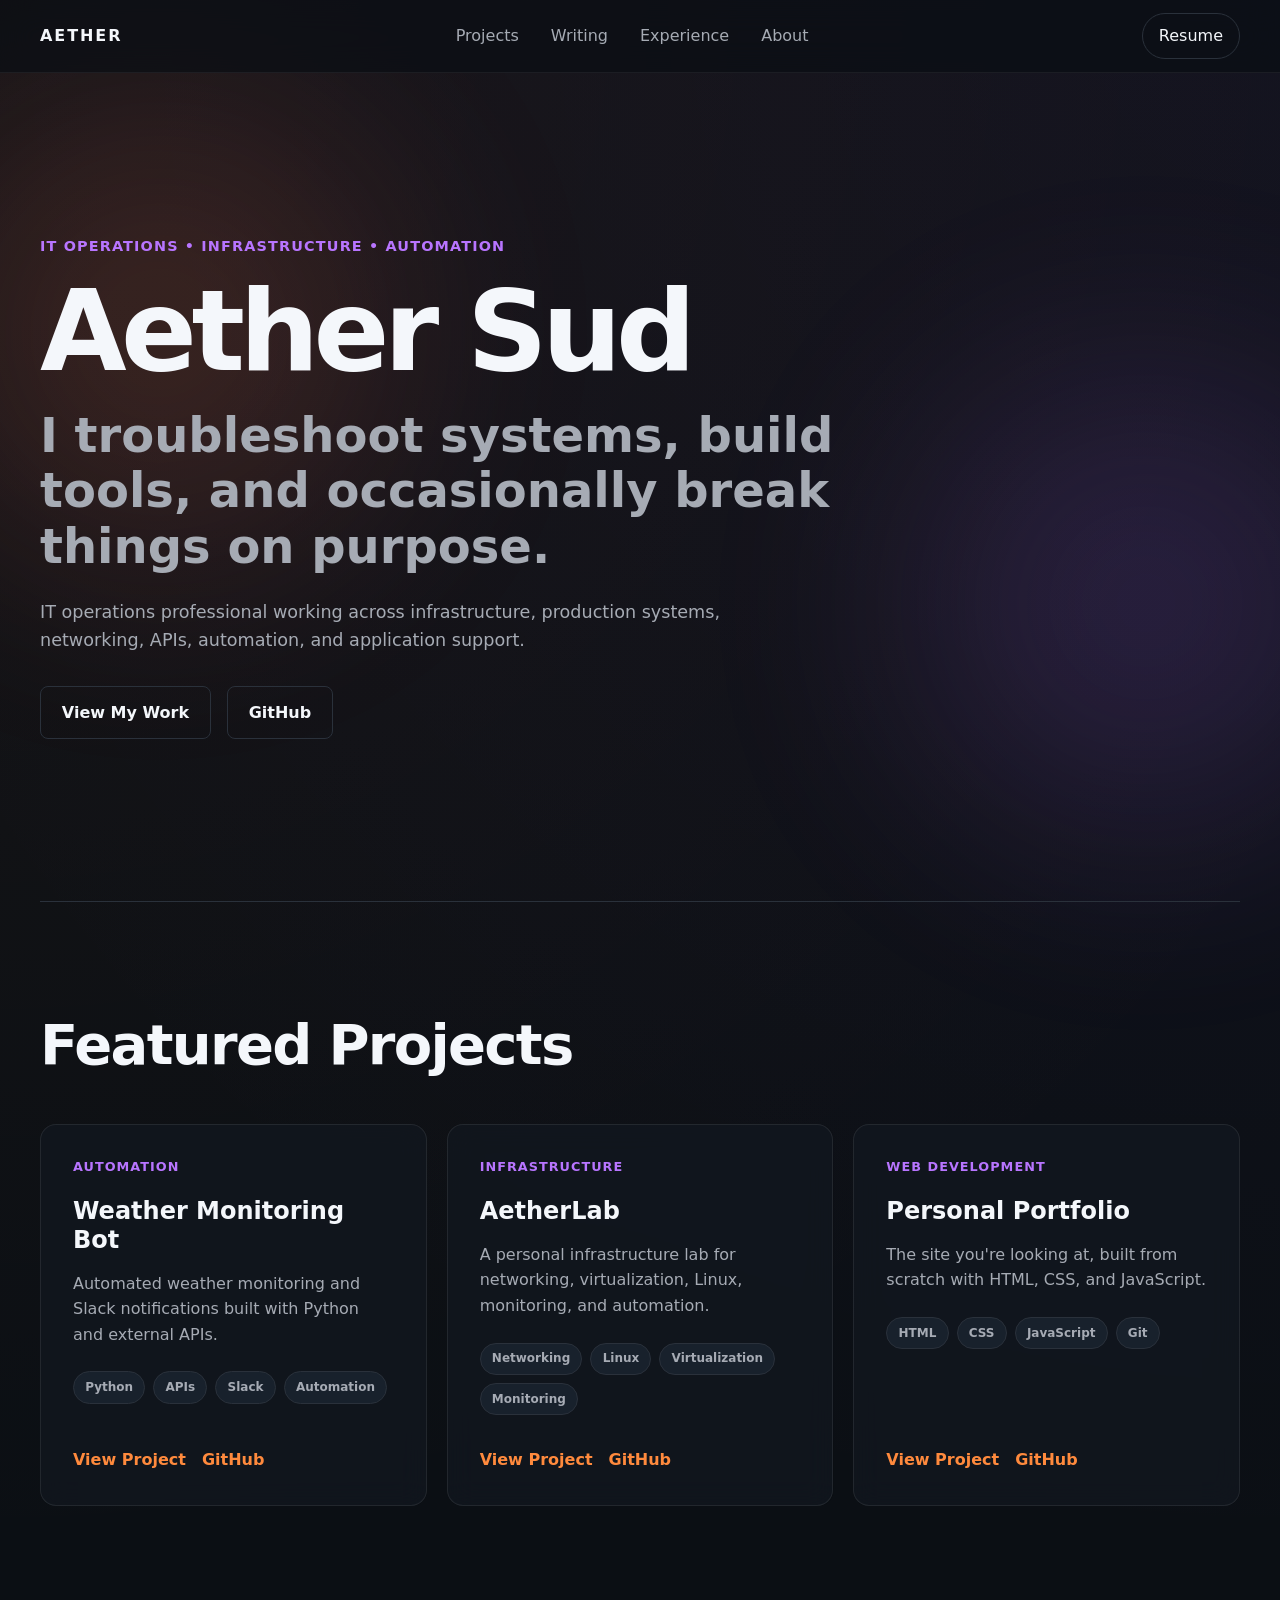
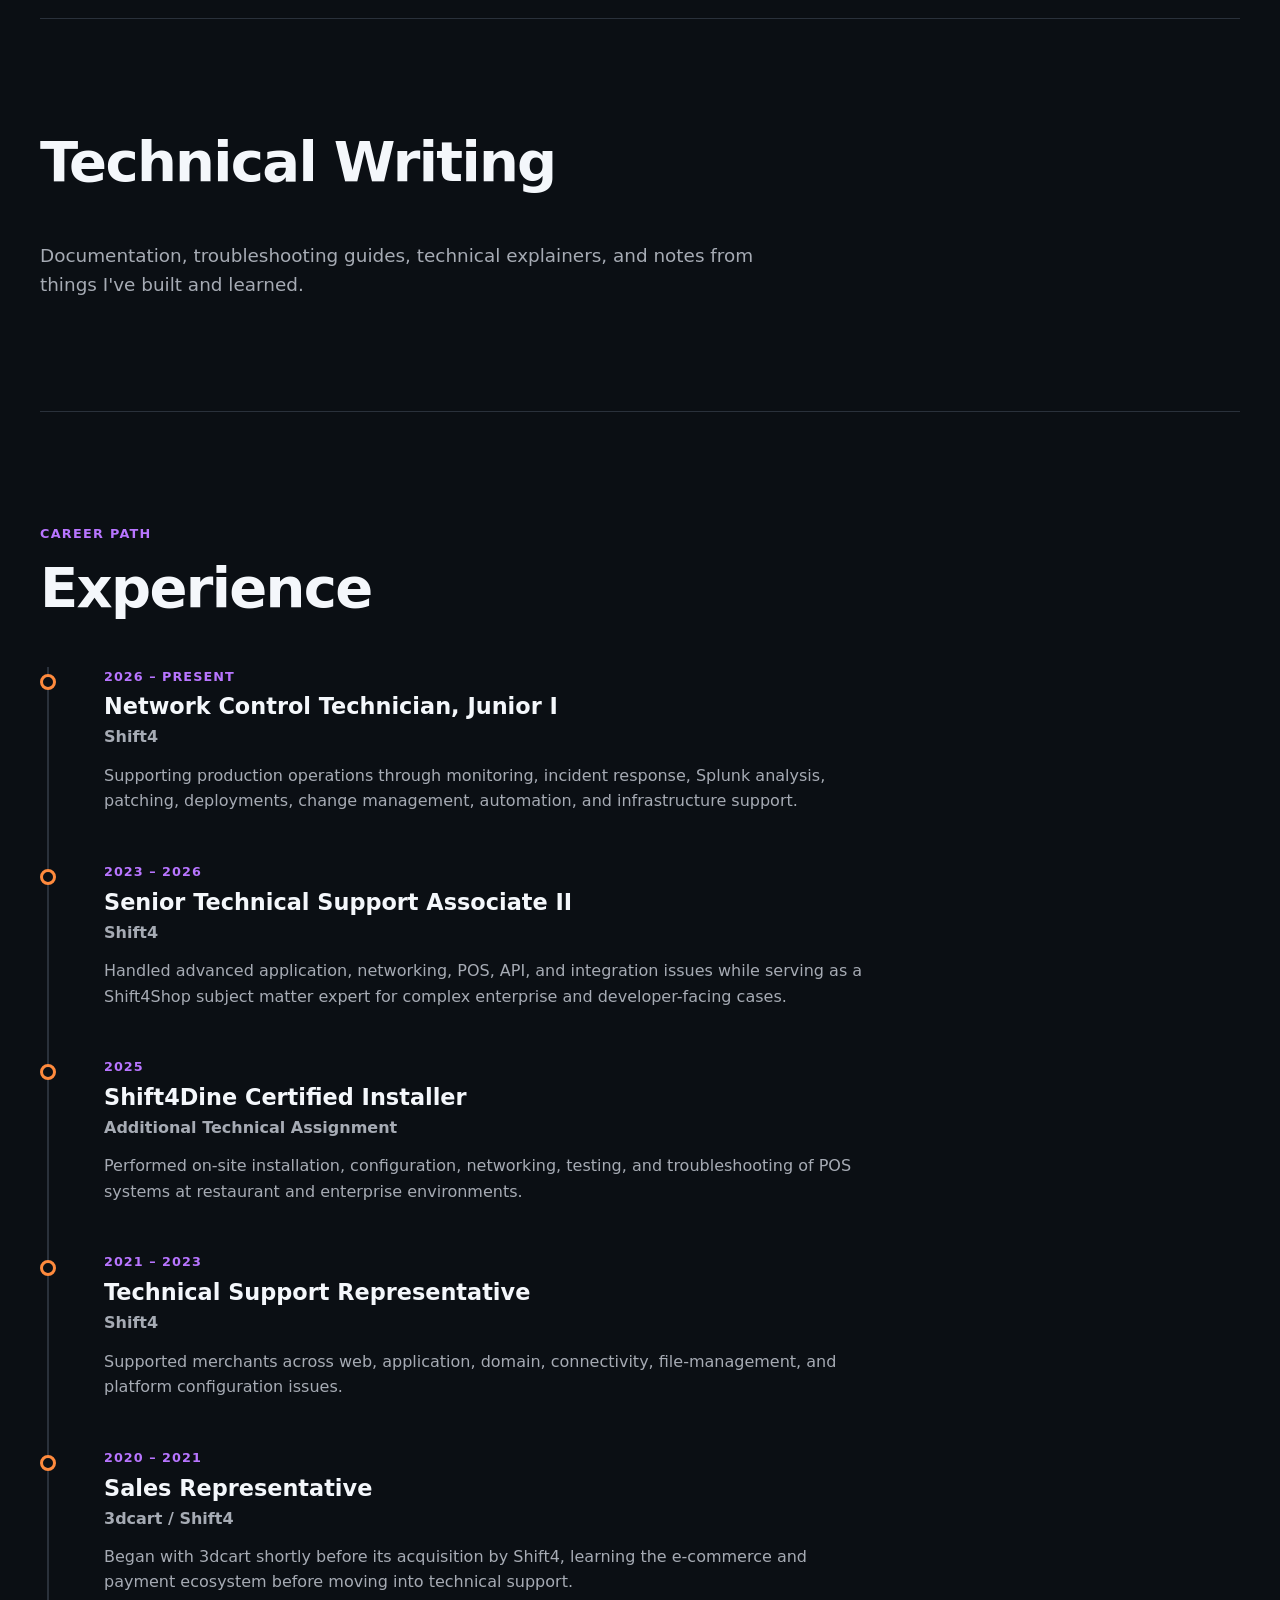
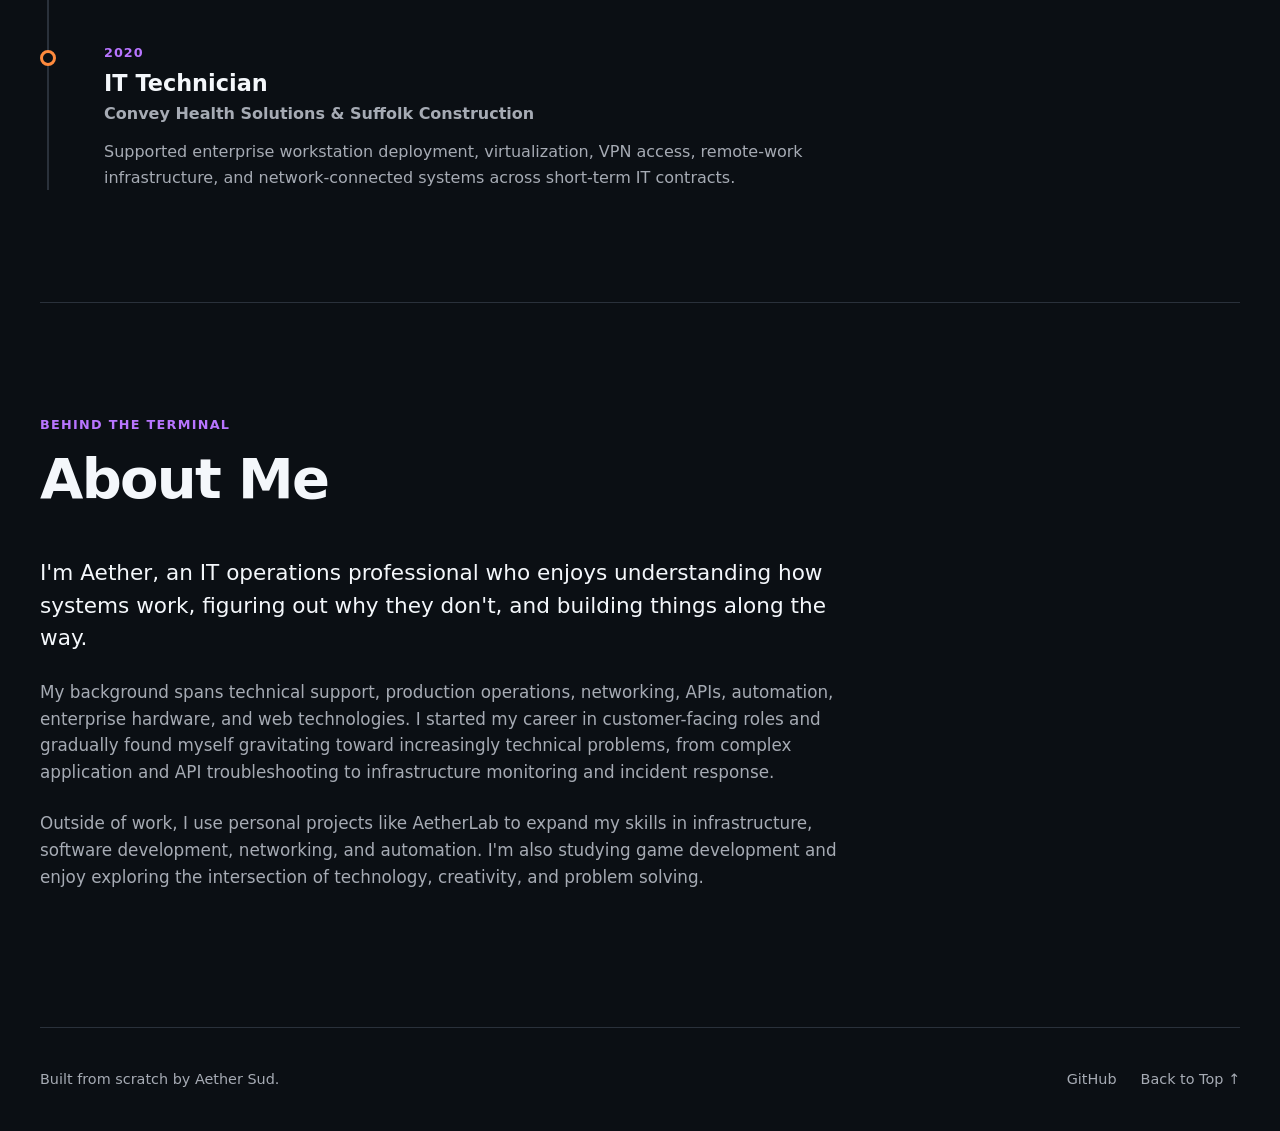
==== index.html @ dac83d6a "Build responsive portfolio layout and mobile navigation" ====
<!DOCTYPE html>
<html lang="en">

<head>
    <meta charset="UTF-8">
    <meta name="viewport" content="width=device-width, initial-scale=1.0">
    <meta name="description"
        content="Technical portfolio of Aether Sud, an IT operations professional specializing in infrastructure, automation, APIs, and technical troubleshooting.">
    <title>Aether Sud | IT Operations & Infrastructure</title>
    <link rel="stylesheet" href="css/main.css">
</head>

<body>

    <body>

        <header class="site-header">
    <nav class="navbar">

        <a href="#home" class="logo">AETHER</a>

        <ul class="nav-links">
            <li><a href="#projects">Projects</a></li>
            <li><a href="#writing">Writing</a></li>
            <li><a href="#experience">Experience</a></li>
            <li><a href="#about">About</a></li>
        </ul>

        <a href="#" class="resume-link">Resume</a>

        <!-- >>> MOBILE MENU BUTTON <<< -->
        <button
            class="menu-toggle"
            type="button"
            aria-label="Open navigation menu"
            aria-expanded="false"
            aria-controls="mobile-menu"
        >
            <span></span>
            <span></span>
            <span></span>
        </button>

    </nav>

    <!-- >>> MOBILE NAVIGATION <<< -->
    <div class="mobile-menu" id="mobile-menu">

        <a href="#projects">Projects</a>
        <a href="#writing">Writing</a>
        <a href="#experience">Experience</a>
        <a href="#about">About</a>
        <a href="#" class="mobile-resume-link">Resume</a>

    </div>
</header>

        <main>

            <section id="home" class="hero">
                <div class="hero-content">
                    <p class="hero-label">IT Operations • Infrastructure • Automation</p>

                    <h1>Aether Sud</h1>

                    <h2>I troubleshoot systems, build tools, and occasionally break things on purpose.</h2>

                    <p class="hero-description">
                        IT operations professional working across infrastructure,
                        production systems, networking, APIs, automation, and
                        application support.
                    </p>

                    <div class="hero-actions">
                        <a href="#projects">View My Work</a>
                        <a href="https://github.com/aetherlumen">GitHub</a>
                    </div>
                </div>
            </section>

            <section id="projects" class="projects">
                <h2>Featured Projects</h2>

                <div class="project-grid">

                    <article class="project-card">

                        <p class="project-category">Automation</p>

                        <h3>Weather Monitoring Bot</h3>

                        <p class="project-description">
                            Automated weather monitoring and Slack notifications built with
                            Python and external APIs.
                        </p>

                        <div class="project-tags">
                            <span>Python</span>
                            <span>APIs</span>
                            <span>Slack</span>
                            <span>Automation</span>
                        </div>

                        <div class="project-links">
                            <a href="#">View Project</a>
                            <a href="#">GitHub</a>
                        </div>

                    </article>

                    <article class="project-card">

                        <p class="project-category">Infrastructure</p>

                        <h3>AetherLab</h3>

                        <p class="project-description">
                            A personal infrastructure lab for networking, virtualization,
                            Linux, monitoring, and automation.
                        </p>

                        <div class="project-tags">
                            <span>Networking</span>
                            <span>Linux</span>
                            <span>Virtualization</span>
                            <span>Monitoring</span>
                        </div>

                        <div class="project-links">
                            <a href="#">View Project</a>
                            <a href="#">GitHub</a>
                        </div>

                    </article>

                    <article class="project-card">

                        <p class="project-category">Web Development</p>

                        <h3>Personal Portfolio</h3>

                        <p class="project-description">
                            The site you're looking at, built from scratch with HTML,
                            CSS, and JavaScript.
                        </p>

                        <div class="project-tags">
                            <span>HTML</span>
                            <span>CSS</span>
                            <span>JavaScript</span>
                            <span>Git</span>
                        </div>

                        <div class="project-links">
                            <a href="#">View Project</a>
                            <a href="https://github.com/aetherlumen/aether-portfolio">GitHub</a>
                        </div>

                    </article>

                </div>
            </section>

            <section id="writing" class="writing">
                <h2>Technical Writing</h2>

                <p>
                    Documentation, troubleshooting guides, technical explainers,
                    and notes from things I've built and learned.
                </p>
            </section>

            <section id="experience" class="experience">

                <p class="section-label">Career Path</p>
                <h2>Experience</h2>

                <div class="timeline">

                    <article class="timeline-item">
                        <div class="timeline-marker"></div>

                        <div class="timeline-content">
                            <p class="timeline-date">2026 – Present</p>
                            <h3>Network Control Technician, Junior I</h3>
                            <p class="timeline-company">Shift4</p>

                            <p>
                                Supporting production operations through monitoring,
                                incident response, Splunk analysis, patching, deployments,
                                change management, automation, and infrastructure support.
                            </p>
                        </div>
                    </article>

                    <article class="timeline-item">
                        <div class="timeline-marker"></div>

                        <div class="timeline-content">
                            <p class="timeline-date">2023 – 2026</p>
                            <h3>Senior Technical Support Associate II</h3>
                            <p class="timeline-company">Shift4</p>

                            <p>
                                Handled advanced application, networking, POS, API, and
                                integration issues while serving as a Shift4Shop subject
                                matter expert for complex enterprise and developer-facing cases.
                            </p>
                        </div>
                    </article>

                    <article class="timeline-item">
                        <div class="timeline-marker"></div>

                        <div class="timeline-content">
                            <p class="timeline-date">2025</p>
                            <h3>Shift4Dine Certified Installer</h3>
                            <p class="timeline-company">Additional Technical Assignment</p>

                            <p>
                                Performed on-site installation, configuration, networking,
                                testing, and troubleshooting of POS systems at restaurant
                                and enterprise environments.
                            </p>
                        </div>
                    </article>

                    <article class="timeline-item">
                        <div class="timeline-marker"></div>

                        <div class="timeline-content">
                            <p class="timeline-date">2021 – 2023</p>
                            <h3>Technical Support Representative</h3>
                            <p class="timeline-company">Shift4</p>

                            <p>
                                Supported merchants across web, application, domain,
                                connectivity, file-management, and platform configuration issues.
                            </p>
                        </div>
                    </article>

                    <article class="timeline-item">
                        <div class="timeline-marker"></div>

                        <div class="timeline-content">
                            <p class="timeline-date">2020 – 2021</p>
                            <h3>Sales Representative</h3>
                            <p class="timeline-company">3dcart / Shift4</p>

                            <p>
                                Began with 3dcart shortly before its acquisition by Shift4,
                                learning the e-commerce and payment ecosystem before moving
                                into technical support.
                            </p>
                        </div>
                    </article>

                    <article class="timeline-item">
                        <div class="timeline-marker"></div>

                        <div class="timeline-content">
                            <p class="timeline-date">2020</p>
                            <h3>IT Technician</h3>
                            <p class="timeline-company">Convey Health Solutions & Suffolk Construction</p>

                            <p>
                                Supported enterprise workstation deployment, virtualization,
                                VPN access, remote-work infrastructure, and network-connected
                                systems across short-term IT contracts.
                            </p>
                        </div>
                    </article>

                </div>

            </section>

            <section id="about" class="about">

                <p class="section-label">Behind the Terminal</p>
                <h2>About Me</h2>

                <div class="about-content">

                    <p class="about-intro">
                        I'm Aether, an IT operations professional who enjoys understanding
                        how systems work, figuring out why they don't, and building things
                        along the way.
                    </p>

                    <p>
                        My background spans technical support, production operations,
                        networking, APIs, automation, enterprise hardware, and web
                        technologies. I started my career in customer-facing roles and
                        gradually found myself gravitating toward increasingly technical
                        problems, from complex application and API troubleshooting to
                        infrastructure monitoring and incident response.
                    </p>

                    <p>
                        Outside of work, I use personal projects like AetherLab to expand
                        my skills in infrastructure, software development, networking, and
                        automation. I'm also studying game development and enjoy exploring
                        the intersection of technology, creativity, and problem solving.
                    </p>

                </div>

            </section>

        </main>

        <footer class="site-footer">

            <div class="footer-content">

                <p>
                    Built from scratch by Aether Sud.
                </p>

                <div class="footer-links">
                    <a href="https://github.com/aetherlumen">GitHub</a>
                    <a href="#home">Back to Top ↑</a>
                </div>

            </div>

        </footer>

        <script src="js/main.js"></script>
    </body>

</html>
---- css/main.css ----
/* =========================================================
   01. THEME & DESIGN TOKENS
   ========================================================= */

:root {
    /* >>> EDIT: Core colors <<< */
    --bg: #0b0f14;
    --surface: #121821;
    --surface-light: #18212c;

    --text: #f4f7fb;
    --text-muted: #a6abb4;

    /* >>> EDIT: Main brand colors <<< */
    --accent: #ff8a3d;
    /* Primary orange */
    --accent-secondary: #b875ff;
    /* Secondary purple */
    --coral: #ff6b6b;
    --purple: #9b5cff;

    --border: #2a313b;

    /* >>> EDIT: Global layout sizing <<< */
    --max-width: 1200px;

    /* >>> EDIT: Common corner radius <<< */
    --radius: 16px;
}


/* =========================================================
   02. GLOBAL / RESET
   ========================================================= */

* {
    box-sizing: border-box;
    margin: 0;
    padding: 0;
}

html {
    scroll-behavior: smooth;
}

body {
    position: relative;
    overflow-x: hidden;

    background:
        radial-gradient(circle at top left,
            rgba(255, 138, 61, 0.05),
            transparent 35%),
        radial-gradient(circle at top right,
            rgba(155, 92, 255, 0.05),
            transparent 35%),
        var(--bg);

    color: var(--text);

    /* >>> EDIT: Global font stack <<< */
    font-family:
        Inter,
        system-ui,
        -apple-system,
        BlinkMacSystemFont,
        "Segoe UI",
        sans-serif;

    line-height: 1.6;
}

a {
    color: inherit;
    text-decoration: none;
}

ul {
    list-style: none;
}

main {
    width: min(100% - 2rem, var(--max-width));
    margin-inline: auto;
}


/* =========================================================
   03. AMBIENT BACKGROUND LIGHTING
   ========================================================= */

/*
   >>> EDIT: Govee-style glow controls <<<

   width / height:
   Controls the size of each glow source.

   blur:
   Higher = softer and more diffused.

   opacity:
   Higher = brighter and more visible.

   animation duration:
   Higher = slower movement.
*/

body::before,
body::after {
    content: "";

    position: fixed;

    width: 36rem;
    height: 36rem;

    border-radius: 50%;

    filter: blur(110px);
    opacity: 0.22;

    pointer-events: none;
    z-index: -1;
}

body::before {
    top: 5%;
    left: -10%;

    background:
        radial-gradient(circle,
            rgba(255, 138, 61, 0.9) 0%,
            rgba(255, 107, 107, 0.55) 45%,
            transparent 75%);

    animation: glow-orange 18s ease-in-out infinite alternate;
}

body::after {
    top: 35%;
    right: -12%;

    background:
        radial-gradient(circle,
            rgba(155, 92, 255, 0.9) 0%,
            rgba(184, 117, 255, 0.55) 45%,
            transparent 75%);

    animation: glow-purple 22s ease-in-out infinite alternate;
}

@keyframes glow-orange {
    0% {
        transform: translate(0, 0) scale(1);
    }

    50% {
        transform: translate(8vw, 10vh) scale(1.15);
    }

    100% {
        transform: translate(4vw, 22vh) scale(0.95);
    }
}

@keyframes glow-purple {
    0% {
        transform: translate(0, 0) scale(1);
    }

    50% {
        transform: translate(-8vw, -6vh) scale(1.1);
    }

    100% {
        transform: translate(-4vw, 16vh) scale(0.9);
    }
}


/* =========================================================
   04. NAVIGATION
   ========================================================= */

.site-header {
    position: sticky;
    top: 0;
    z-index: 100;

    background: rgba(11, 15, 20, 0.72);
    backdrop-filter: blur(16px);

    border-bottom: 1px solid rgba(255, 255, 255, 0.06);
}

.navbar {
    width: min(100% - 2rem, var(--max-width));
    margin-inline: auto;

    min-height: 72px;

    display: flex;
    align-items: center;
    justify-content: space-between;

    gap: 2rem;
}

.logo {
    font-weight: 800;
    letter-spacing: 0.12em;
}

.nav-links {
    display: flex;
    align-items: center;

    gap: 2rem;

    color: var(--text-muted);
}

.nav-links a {
    transition: color 0.2s ease;
}

.nav-links a:hover {
    color: var(--accent);
}

.resume-link {
    padding: 0.55rem 1rem;

    border: 1px solid var(--border);
    border-radius: 999px;

    transition:
        border-color 0.2s ease,
        background 0.2s ease,
        color 0.2s ease;
}

.resume-link:hover {
    border-color: var(--accent);
    background: var(--surface);

    color: var(--accent);
}

/* =========================================================
   04A. MOBILE NAVIGATION
   ========================================================= */

/* Hidden on desktop */
.menu-toggle {
    display: none;

    width: 42px;
    height: 42px;

    padding: 0;

    background: transparent;

    border: 1px solid var(--border);
    border-radius: 10px;

    cursor: pointer;
}

/* Hamburger lines */
.menu-toggle span {
    display: block;

    width: 18px;
    height: 2px;

    margin: 4px auto;

    background: var(--text);

    transition:
        transform 0.25s ease,
        opacity 0.25s ease;
}

/* Mobile menu container */
.mobile-menu {
    display: none;

    padding: 1rem;

    background: rgba(11, 15, 20, 0.92);
    backdrop-filter: blur(18px);

    border-top: 1px solid rgba(255, 255, 255, 0.06);
}

.mobile-menu a {
    display: block;

    padding: 0.85rem 0;

    color: var(--text-muted);

    font-weight: 600;
}

.mobile-menu a:hover {
    color: var(--accent);
}

/* Applied by JavaScript when menu is opened */
.mobile-menu.is-open {
    display: block;
}

/* Animate hamburger into an X */
.menu-toggle.is-open span:nth-child(1) {
    transform: translateY(6px) rotate(45deg);
}

.menu-toggle.is-open span:nth-child(2) {
    opacity: 0;
}

.menu-toggle.is-open span:nth-child(3) {
    transform: translateY(-6px) rotate(-45deg);
}


/* =========================================================
   05. HERO
   ========================================================= */

.hero {
    min-height: calc(100vh - 72px);

    display: flex;
    align-items: center;

    padding-block: 6rem;
}

.hero-content {
    max-width: 850px;
}

.hero-label {
    color: var(--accent-secondary);

    font-size: 0.9rem;
    font-weight: 600;

    letter-spacing: 0.08em;
    text-transform: uppercase;

    margin-bottom: 1.25rem;
}

.hero h1 {
    font-size: clamp(3.5rem, 10vw, 7rem);

    line-height: 0.95;
    letter-spacing: -0.05em;

    margin-bottom: 1.5rem;
}

.hero h2 {
    font-size: clamp(1.8rem, 4vw, 3rem);

    line-height: 1.15;

    color: var(--text-muted);

    margin-bottom: 1.5rem;
}

.hero-description {
    max-width: 700px;

    font-size: 1.1rem;
    color: var(--text-muted);

    margin-bottom: 2rem;
}

.hero-actions {
    display: flex;
    flex-wrap: wrap;

    gap: 1rem;
}

.hero-actions a {
    padding: 0.8rem 1.3rem;

    border: 1px solid var(--border);
    border-radius: 8px;

    font-weight: 600;

    transition:
        transform 0.2s ease,
        border-color 0.2s ease,
        background 0.2s ease,
        color 0.2s ease;
}

.hero-actions a:hover {
    transform: translateY(-2px);

    border-color: var(--accent);
    background: var(--surface);

    color: var(--accent);
}


/* =========================================================
   06. SHARED SECTION STYLING
   ========================================================= */

section:not(.hero) {
    padding-block: 7rem;

    border-top: 1px solid var(--border);
}

section:not(.hero)>h2 {
    font-size: clamp(2rem, 5vw, 3.5rem);

    line-height: 1.1;
    letter-spacing: -0.03em;

    margin-bottom: 3rem;
}

.section-label {
    color: var(--accent-secondary);

    font-size: 0.8rem;
    font-weight: 700;

    letter-spacing: 0.1em;
    text-transform: uppercase;

    margin-bottom: 0.75rem;
}


/* =========================================================
   07. FEATURED PROJECTS
   ========================================================= */

.project-grid {
    display: grid;

    grid-template-columns: repeat(3, 1fr);

    gap: 1.25rem;
}

.project-card {
    min-height: 280px;

    display: flex;
    flex-direction: column;

    padding: 2rem;

    background: rgba(18, 24, 33, 0.72);
    backdrop-filter: blur(14px);

    border: 1px solid rgba(255, 255, 255, 0.08);
    border-radius: var(--radius);

    transition:
        transform 0.25s ease,
        border-color 0.25s ease,
        background 0.25s ease,
        box-shadow 0.25s ease;
}

.project-card:hover {
    transform: translateY(-6px);

    border-color: rgba(255, 138, 61, 0.5);

    background: rgba(24, 33, 44, 0.82);

    box-shadow:
        0 12px 40px rgba(0, 0, 0, 0.25),
        0 0 30px rgba(255, 138, 61, 0.08);
}

.project-category {
    color: var(--accent-secondary);

    font-size: 0.8rem;
    font-weight: 700;

    letter-spacing: 0.08em;
    text-transform: uppercase;

    margin-bottom: 1.25rem;
}

.project-card h3 {
    font-size: 1.5rem;
    line-height: 1.2;

    margin-bottom: 1rem;
}

.project-description {
    color: var(--text-muted);
}

.project-tags {
    display: flex;
    flex-wrap: wrap;

    gap: 0.5rem;

    margin-top: 1.5rem;
}

.project-tags span {
    padding: 0.35rem 0.7rem;

    background: var(--surface-light);

    border: 1px solid var(--border);
    border-radius: 999px;

    color: var(--text-muted);

    font-size: 0.75rem;
    font-weight: 600;
}

.project-links {
    display: flex;

    gap: 1rem;

    margin-top: auto;
    padding-top: 2rem;
}

.project-links a {
    color: var(--accent);

    font-weight: 600;
}

.project-links a:hover {
    text-decoration: underline;
}


/* =========================================================
   08. TECHNICAL WRITING
   ========================================================= */

.writing>p {
    max-width: 760px;

    color: var(--text-muted);

    font-size: 1.15rem;
}


/* =========================================================
   09. EXPERIENCE TIMELINE
   ========================================================= */

.timeline {
    position: relative;

    max-width: 900px;

    margin-top: 3rem;
    padding-left: 2rem;
}

.timeline::before {
    content: "";

    position: absolute;

    top: 0;
    bottom: 0;
    left: 7px;

    width: 2px;

    background: var(--border);
}

.timeline-item {
    position: relative;

    padding-left: 2rem;
    padding-bottom: 3rem;
}

.timeline-item:last-child {
    padding-bottom: 0;
}

.timeline-marker {
    position: absolute;

    top: 0.45rem;
    left: -2rem;

    width: 16px;
    height: 16px;

    background: var(--bg);

    border: 3px solid var(--accent);
    border-radius: 50%;
}

.timeline-content {
    max-width: 760px;
}

.timeline-date {
    color: var(--accent-secondary);

    font-size: 0.8rem;
    font-weight: 700;

    letter-spacing: 0.08em;
    text-transform: uppercase;

    margin-bottom: 0.4rem;
}

.timeline-content h3 {
    font-size: 1.4rem;
    line-height: 1.2;

    margin-bottom: 0.25rem;
}

.timeline-company {
    color: var(--text-muted);

    font-weight: 600;

    margin-bottom: 0.8rem;
}

.timeline-content>p:last-child {
    color: var(--text-muted);
}


/* =========================================================
   10. ABOUT
   ========================================================= */

.about-content {
    max-width: 800px;
}

.about-content p {
    color: var(--text-muted);
    font-size: 1.05rem;

    margin-bottom: 1.5rem;
}

.about-content .about-intro {
    color: var(--text);

    font-size: 1.35rem;
    font-weight: 500;

    line-height: 1.5;
}


/* =========================================================
   11. FOOTER
   ========================================================= */

.site-footer {
    width: min(100% - 2rem, var(--max-width));
    margin-inline: auto;

    padding-block: 2.5rem;

    color: var(--text-muted);

    font-size: 0.9rem;

    border-top: 1px solid var(--border);
}

.footer-content {
    display: flex;
    align-items: center;
    justify-content: space-between;

    gap: 2rem;
}

.footer-links {
    display: flex;
    gap: 1.5rem;
}

.footer-links a {
    transition: color 0.2s ease;
}

.footer-links a:hover {
    color: var(--accent);
}


/* =========================================================
   12. RESPONSIVE / MOBILE
   ========================================================= */

/*
   >>> EDIT: Main mobile breakpoint <<<
   Raise/lower this value if the layout switches too early or late.
*/

@media (max-width: 850px) {

    .nav-links,
    .resume-link {
        display: none;
    }

    .menu-toggle {
        display: block;
    }

    .project-grid {
        grid-template-columns: 1fr;
    }

    .hero {
        min-height: auto;
        padding-block: 7rem;
    }

    .hero h1 {
        font-size: clamp(3.5rem, 16vw, 6rem);
    }

    .footer-content {
        flex-direction: column;
        align-items: flex-start;

        gap: 1rem;
    }
}


/* =========================================================
   13. ACCESSIBILITY
   ========================================================= */

@media (prefers-reduced-motion: reduce) {

    *,
    *::before,
    *::after {
        animation-duration: 0.01ms !important;
        animation-iteration-count: 1 !important;

        scroll-behavior: auto !important;
    }

}
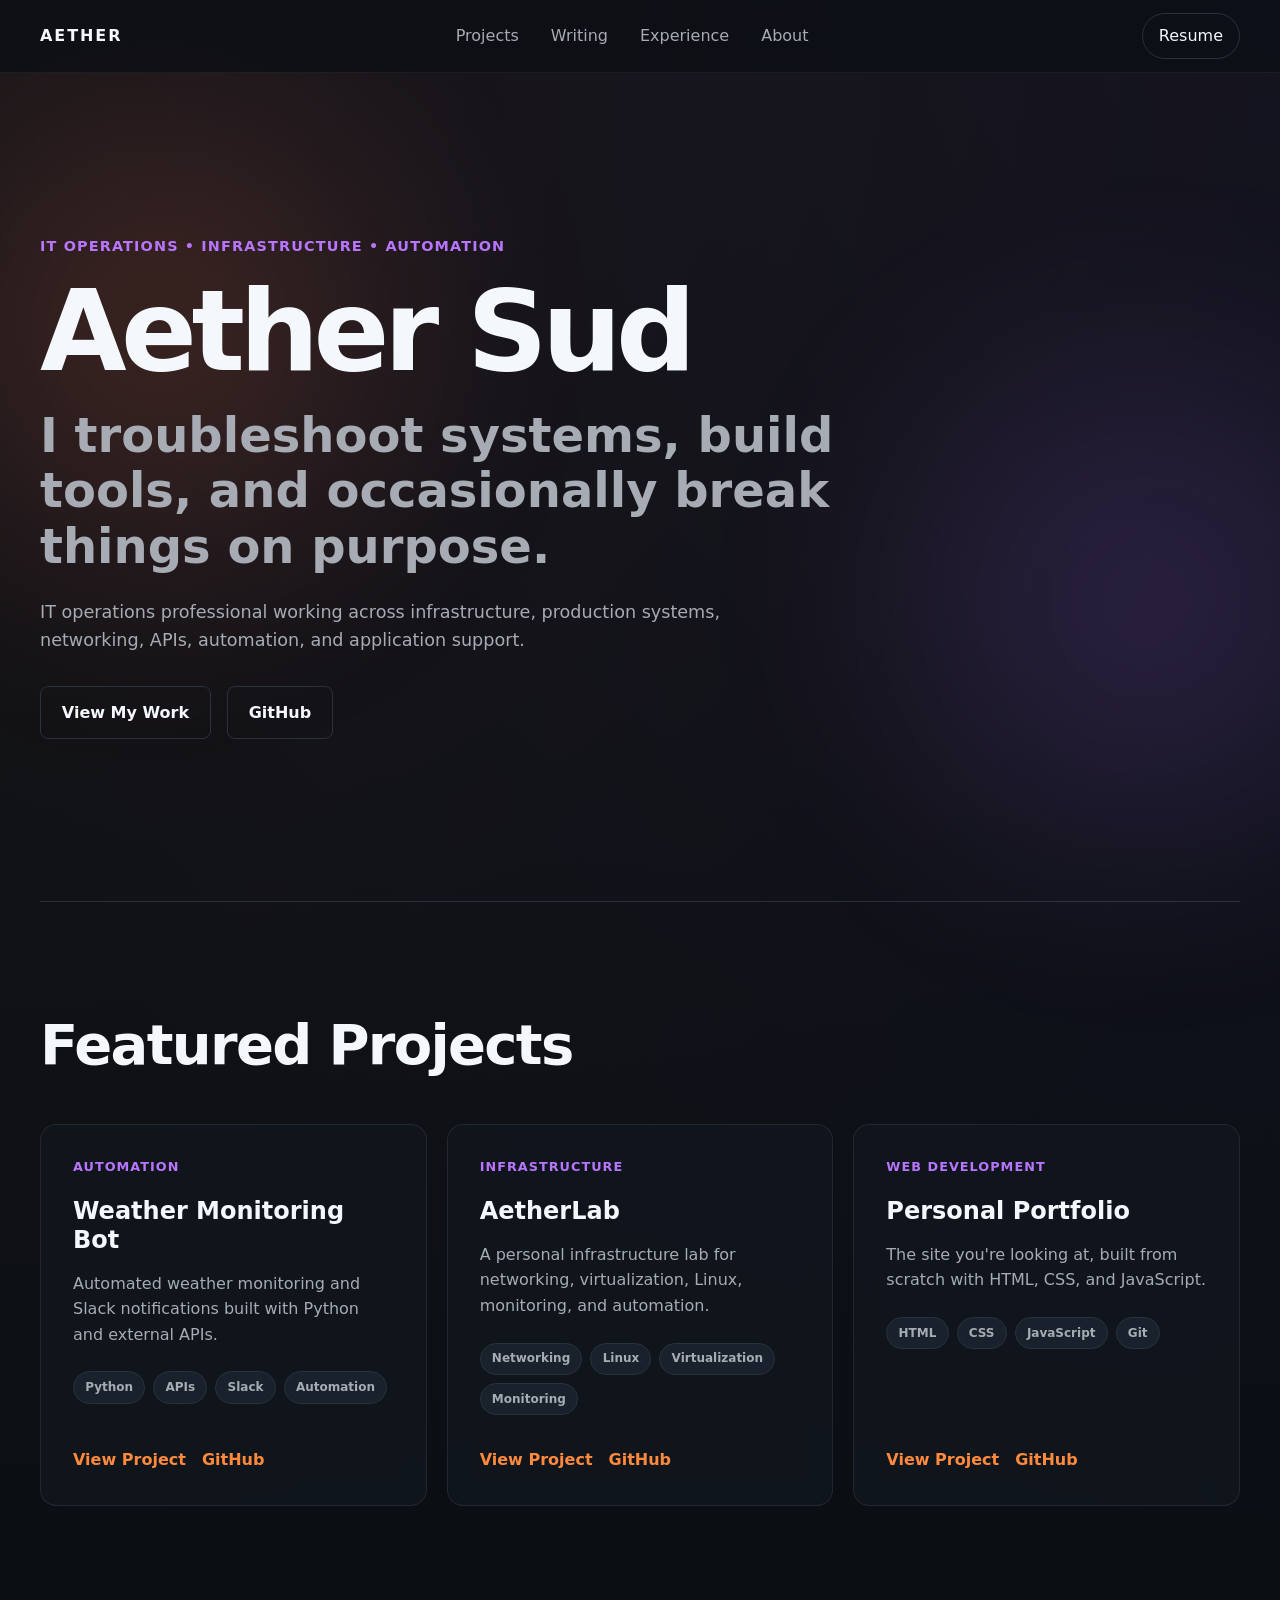
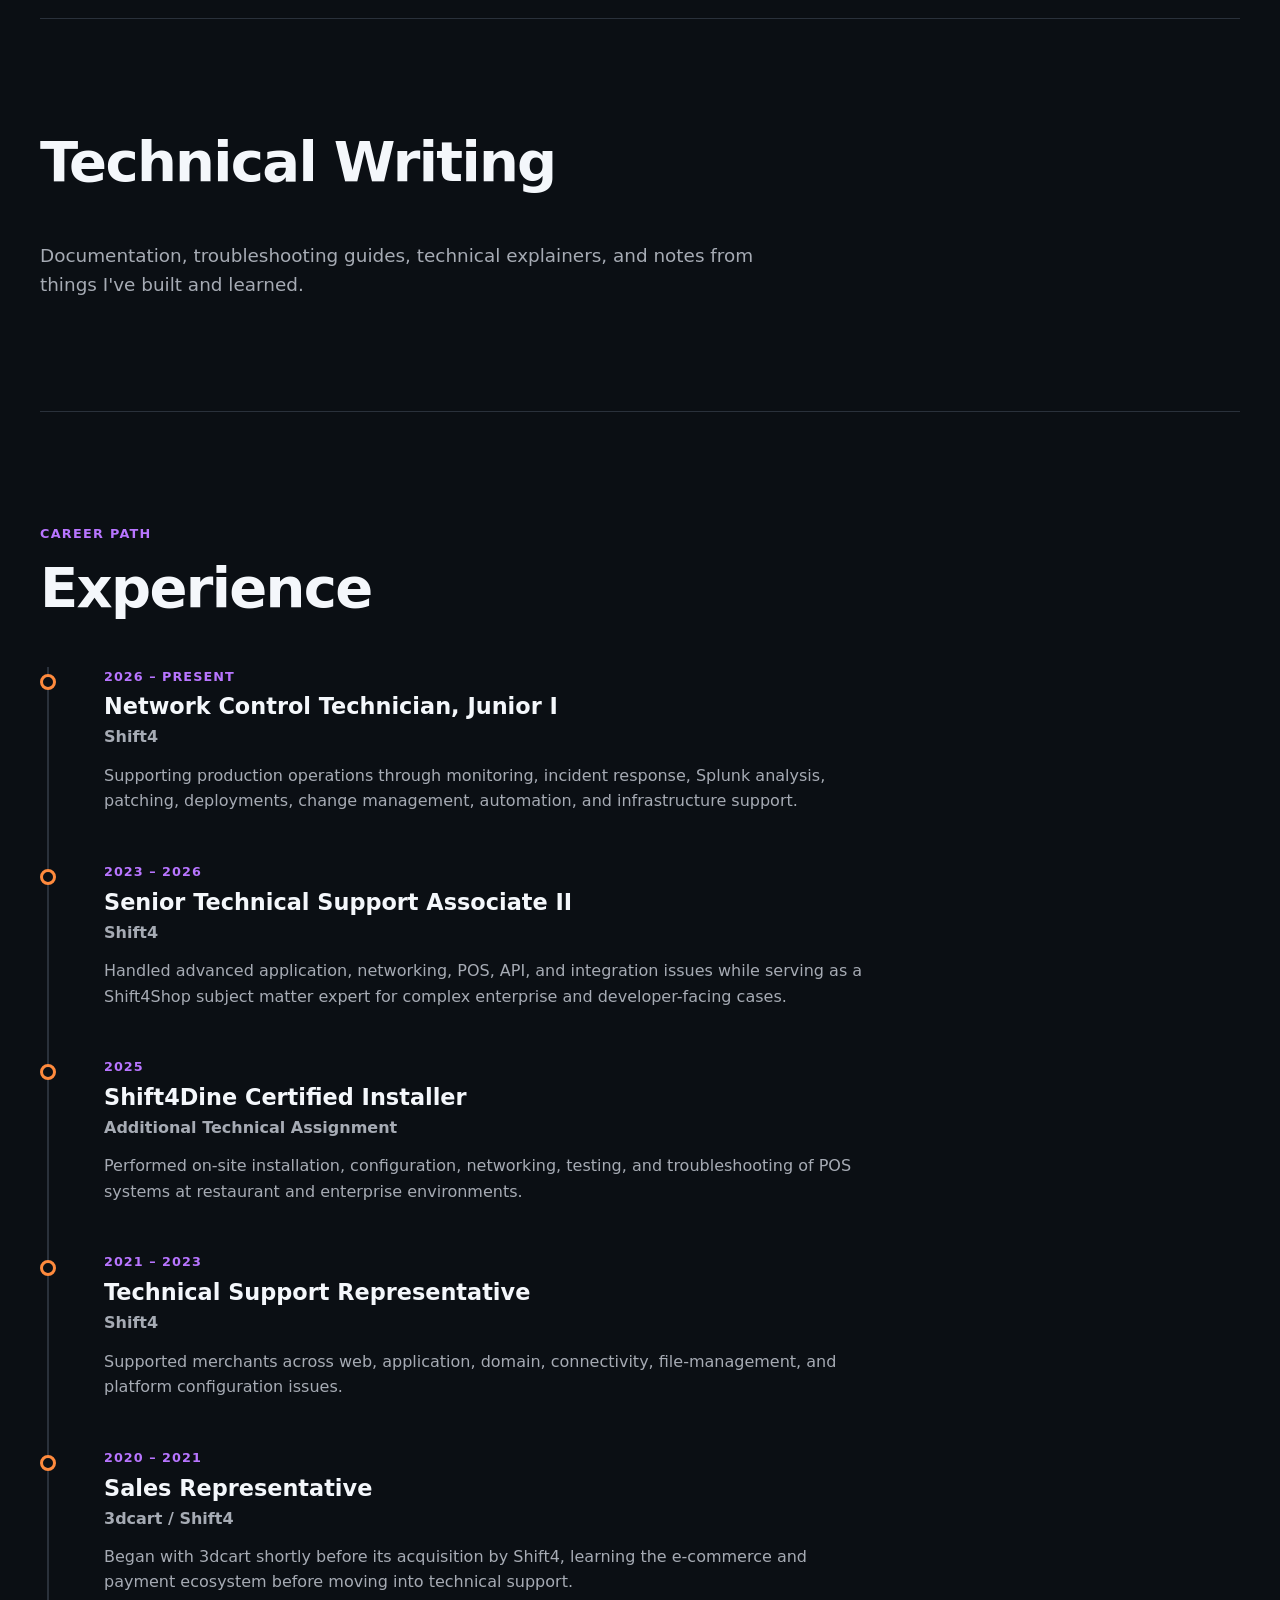
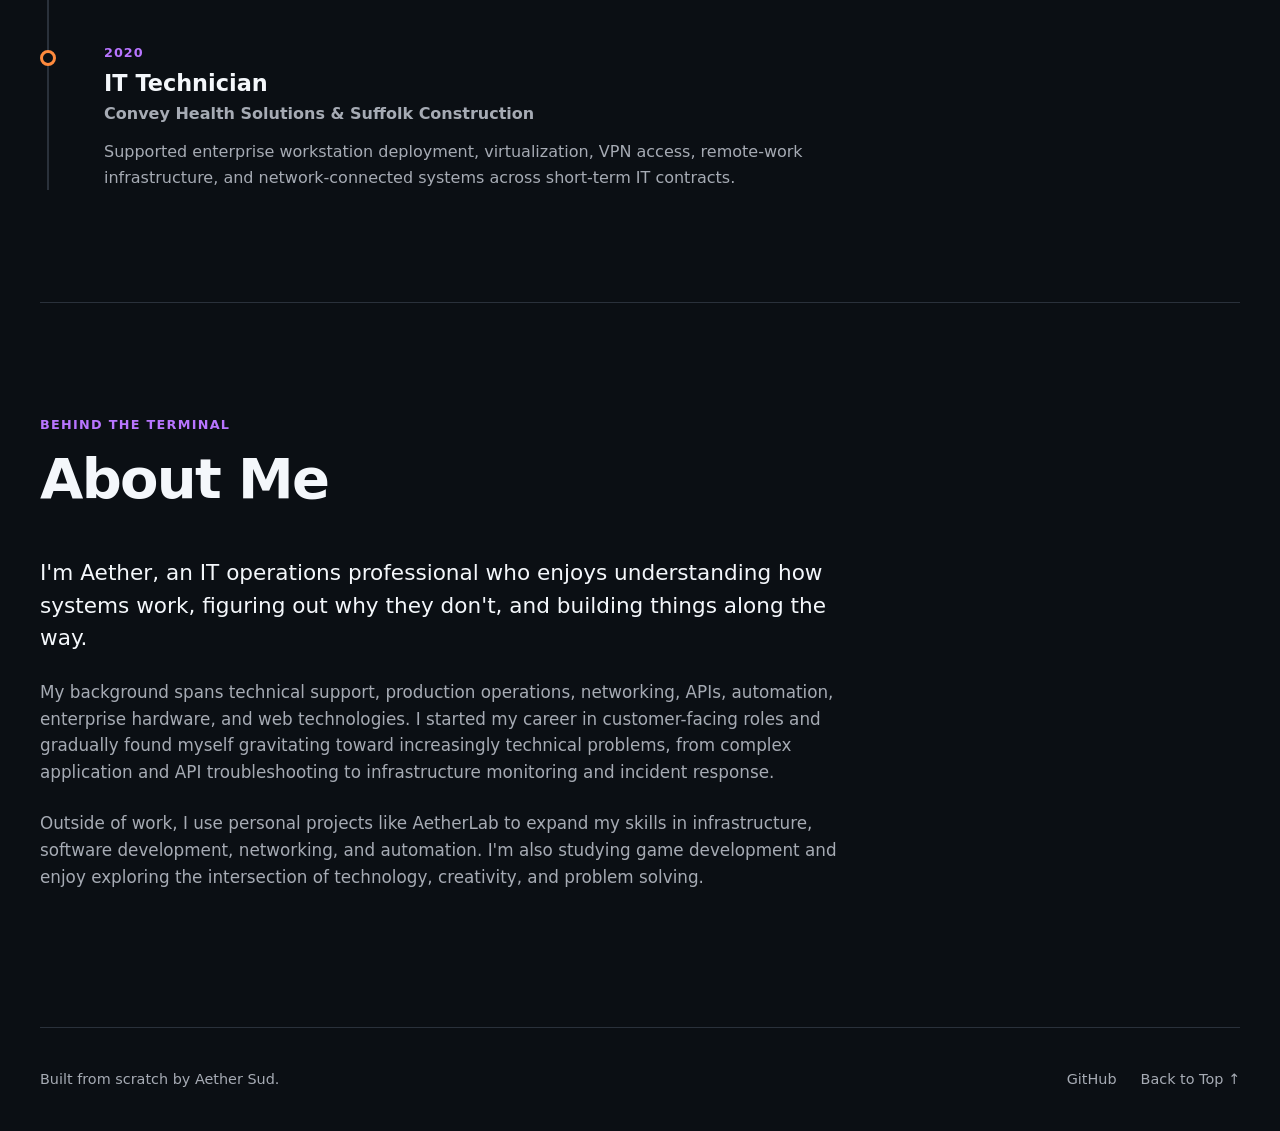
==== commit 437ba4d4: "Add scroll reveal animations" ====
--- a/index.html
+++ b/index.html
@@ -83,8 +83,7 @@
 
                 <div class="project-grid">
 
-                    <article class="project-card">
-
+<article class="project-card reveal reveal-delay-1">
                         <p class="project-category">Automation</p>
 
                         <h3>Weather Monitoring Bot</h3>
@@ -108,7 +107,7 @@
 
                     </article>
 
-                    <article class="project-card">
+                   <article class="project-card reveal reveal-delay-2">
 
                         <p class="project-category">Infrastructure</p>
 
@@ -133,7 +132,7 @@
 
                     </article>
 
-                    <article class="project-card">
+                    <article class="project-card reveal reveal-delay-3">
 
                         <p class="project-category">Web Development</p>
 
@@ -164,7 +163,7 @@
             <section id="writing" class="writing">
                 <h2>Technical Writing</h2>
 
-                <p>
+                <p class="reveal">
                     Documentation, troubleshooting guides, technical explainers,
                     and notes from things I've built and learned.
                 </p>
@@ -172,12 +171,12 @@
 
             <section id="experience" class="experience">
 
-                <p class="section-label">Career Path</p>
-                <h2>Experience</h2>
+                <p class="section-label reveal">Career Path</p>
+                <h2 class="reveal">Experience</h2>
 
                 <div class="timeline">
 
-                    <article class="timeline-item">
+                    <article class="timeline-item reveal">
                         <div class="timeline-marker"></div>
 
                         <div class="timeline-content">
@@ -193,7 +192,7 @@
                         </div>
                     </article>
 
-                    <article class="timeline-item">
+                    <article class="timeline-item reveal">
                         <div class="timeline-marker"></div>
 
                         <div class="timeline-content">
@@ -209,7 +208,7 @@
                         </div>
                     </article>
 
-                    <article class="timeline-item">
+                    <article class="timeline-item reveal">
                         <div class="timeline-marker"></div>
 
                         <div class="timeline-content">
@@ -225,7 +224,7 @@
                         </div>
                     </article>
 
-                    <article class="timeline-item">
+                    <article class="timeline-item reveal">
                         <div class="timeline-marker"></div>
 
                         <div class="timeline-content">
@@ -240,7 +239,7 @@
                         </div>
                     </article>
 
-                    <article class="timeline-item">
+                    <article class="timeline-item reveal">
                         <div class="timeline-marker"></div>
 
                         <div class="timeline-content">
@@ -256,7 +255,7 @@
                         </div>
                     </article>
 
-                    <article class="timeline-item">
+                    <article class="timeline-item reveal">
                         <div class="timeline-marker"></div>
 
                         <div class="timeline-content">
@@ -281,7 +280,7 @@
                 <p class="section-label">Behind the Terminal</p>
                 <h2>About Me</h2>
 
-                <div class="about-content">
+                <div class="about-content reveal">
 
                     <p class="about-intro">
                         I'm Aether, an IT operations professional who enjoys understanding
--- a/css/main.css
+++ b/css/main.css
@@ -728,7 +728,51 @@
 
 
 /* =========================================================
-   12. RESPONSIVE / MOBILE
+   12. SCROLL REVEAL ANIMATIONS
+   ========================================================= */
+
+/*
+   Elements with .reveal start slightly lower and transparent.
+   JavaScript adds .is-visible when they enter the viewport.
+*/
+
+.reveal {
+    opacity: 0;
+
+    transform: translateY(24px);
+
+    transition:
+        opacity 0.6s ease,
+        transform 0.6s ease;
+}
+
+.reveal.is-visible {
+    opacity: 1;
+
+    transform: translateY(0);
+}
+
+/*
+   >>> EDIT: Stagger timing <<<
+   Increase/decrease these delays if you want cards to appear
+   more slowly or more quickly after one another.
+*/
+
+.reveal-delay-1 {
+    transition-delay: 0.08s;
+}
+
+.reveal-delay-2 {
+    transition-delay: 0.16s;
+}
+
+.reveal-delay-3 {
+    transition-delay: 0.24s;
+}
+
+
+/* =========================================================
+   13. RESPONSIVE / MOBILE
    ========================================================= */
 
 /*
@@ -768,9 +812,8 @@
     }
 }
 
-
-/* =========================================================
-   13. ACCESSIBILITY
+/* =========================================================
+   14. ACCESSIBILITY
    ========================================================= */
 
 @media (prefers-reduced-motion: reduce) {
@@ -784,4 +827,8 @@
         scroll-behavior: auto !important;
     }
 
+    .reveal {
+        opacity: 1 !important;
+        transform: none !important;
+    }
 }
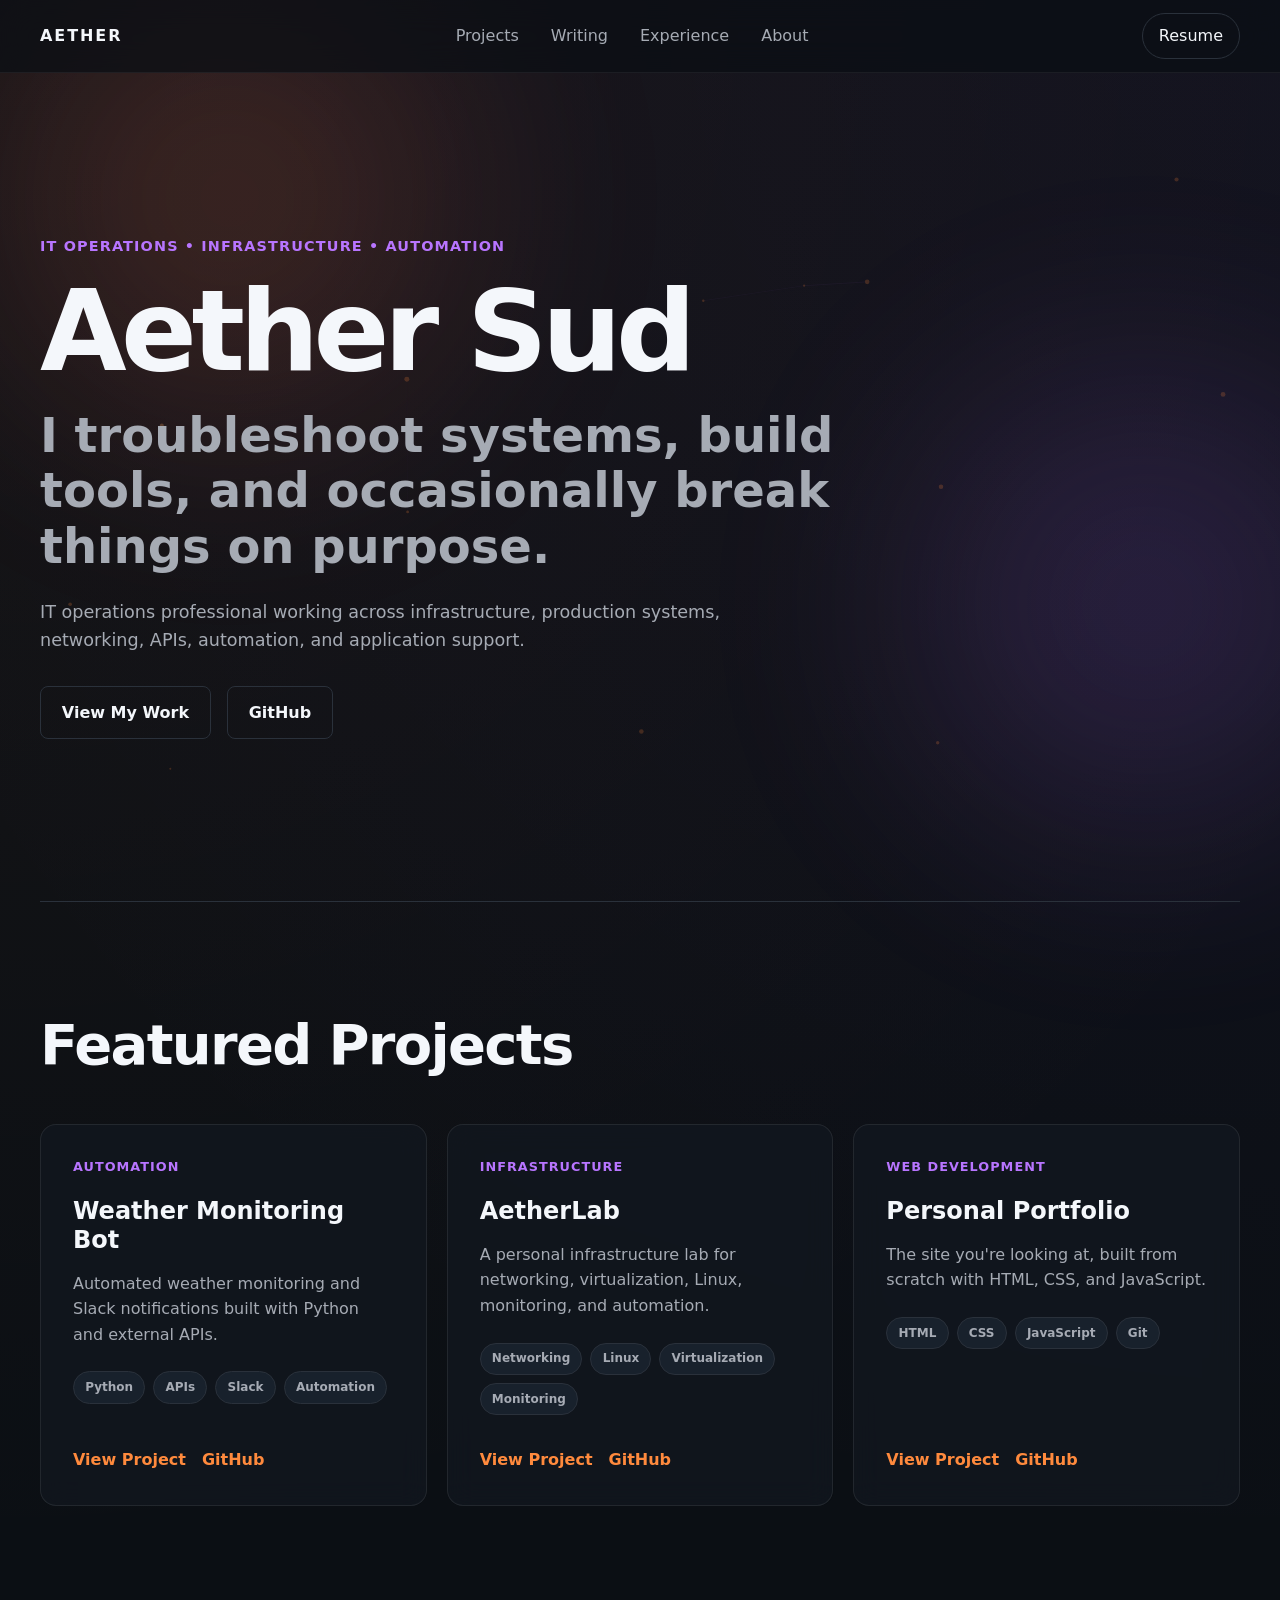
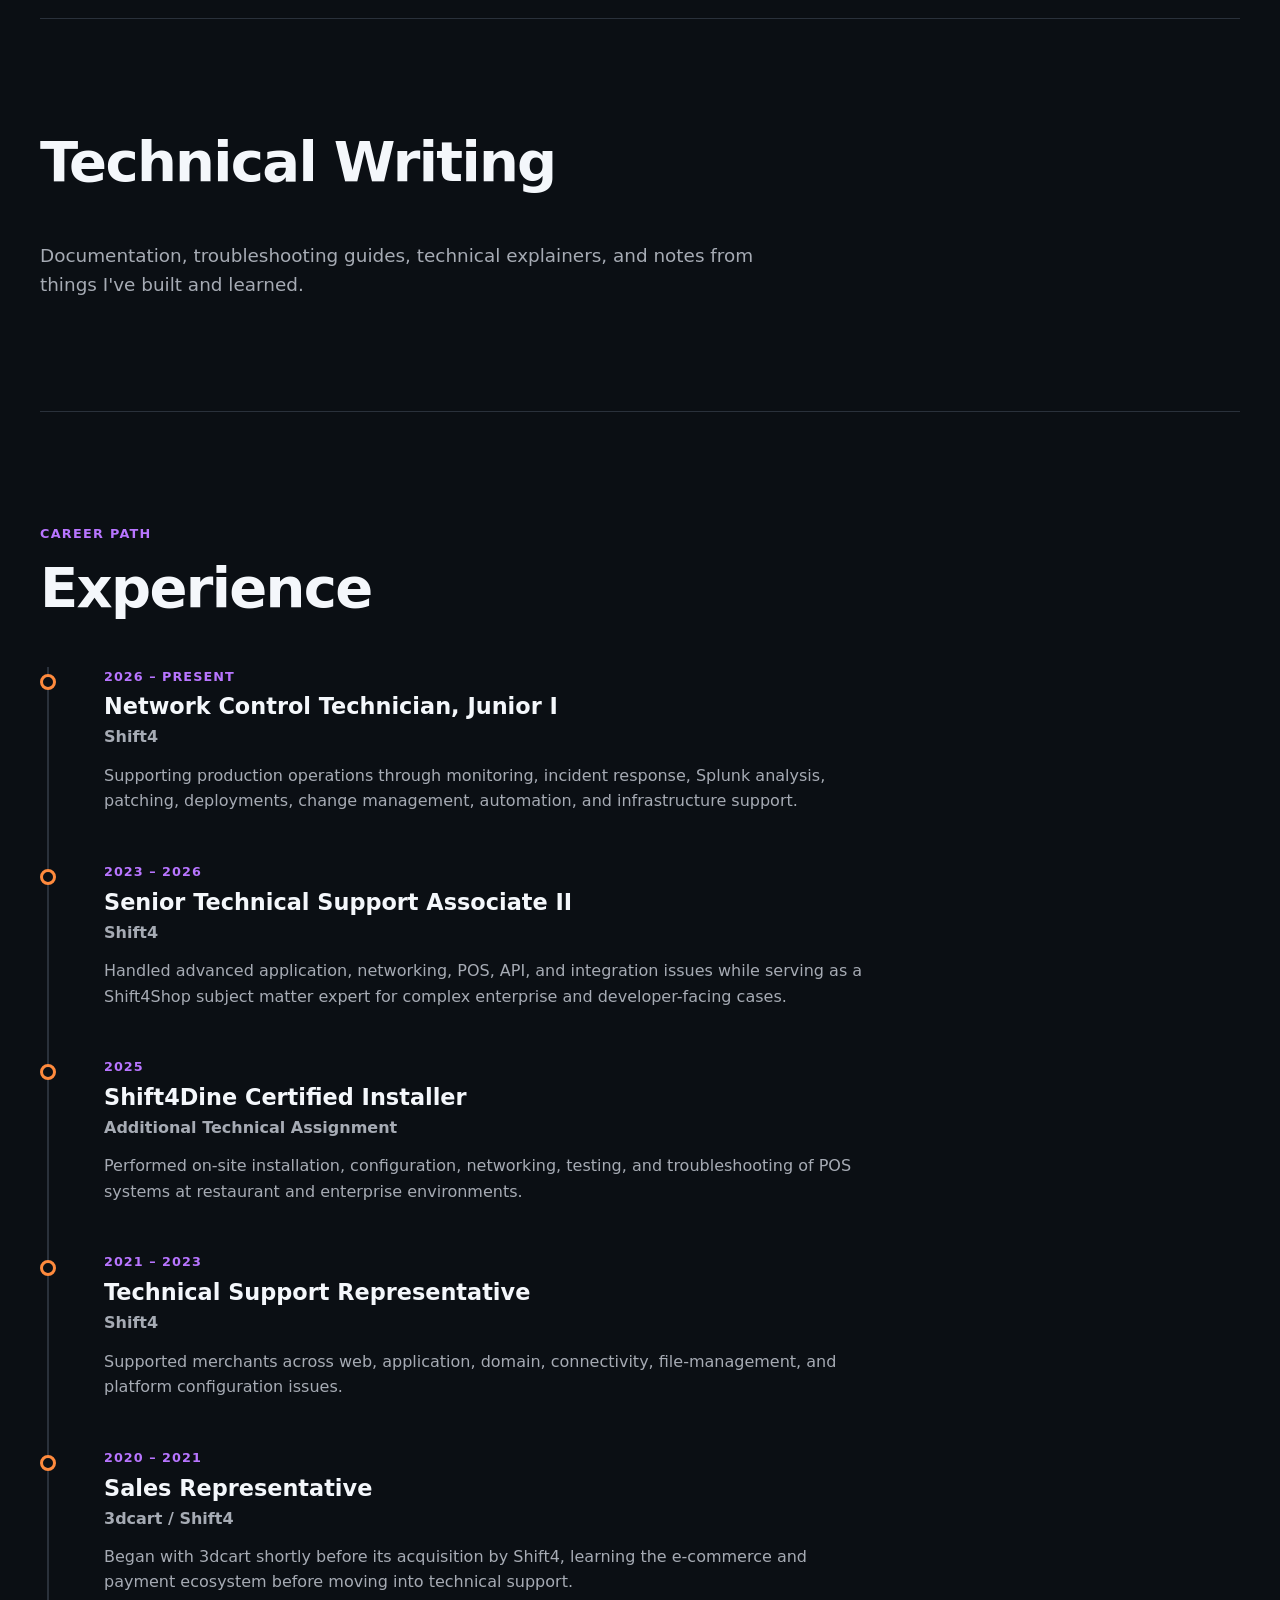
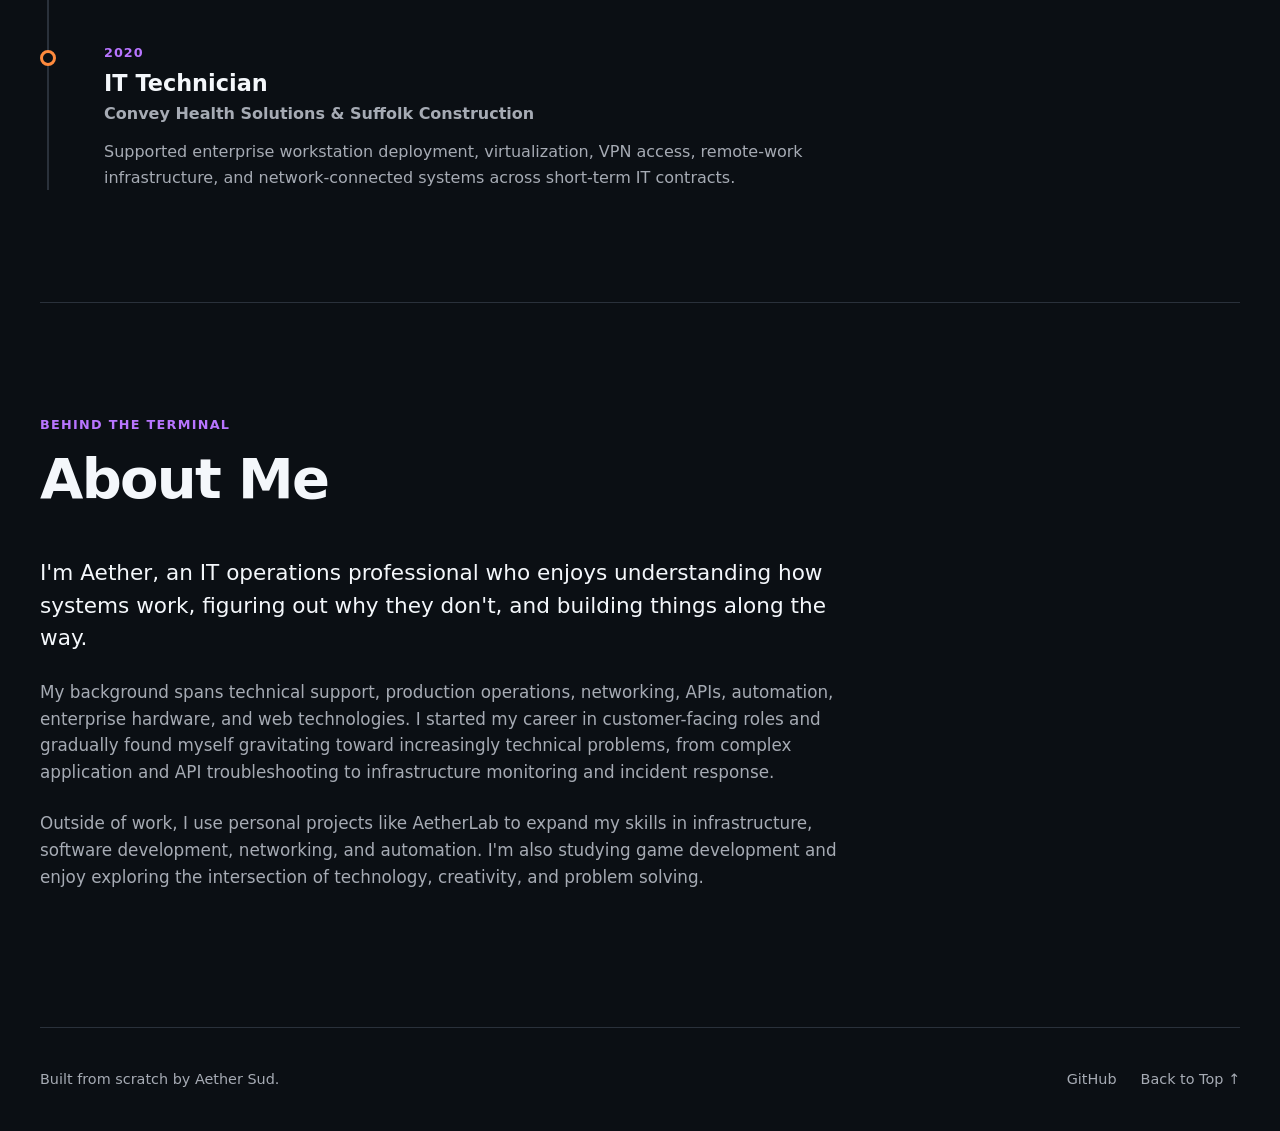
==== commit d41d9c4c: "Add Weather Monitoring Bot project case study" ====
--- a/index.html
+++ b/index.html
@@ -15,49 +15,47 @@
     <body>
 
         <header class="site-header">
-    <nav class="navbar">
-
-        <a href="#home" class="logo">AETHER</a>
-
-        <ul class="nav-links">
-            <li><a href="#projects">Projects</a></li>
-            <li><a href="#writing">Writing</a></li>
-            <li><a href="#experience">Experience</a></li>
-            <li><a href="#about">About</a></li>
-        </ul>
-
-        <a href="#" class="resume-link">Resume</a>
-
-        <!-- >>> MOBILE MENU BUTTON <<< -->
-        <button
-            class="menu-toggle"
-            type="button"
-            aria-label="Open navigation menu"
-            aria-expanded="false"
-            aria-controls="mobile-menu"
-        >
-            <span></span>
-            <span></span>
-            <span></span>
-        </button>
-
-    </nav>
-
-    <!-- >>> MOBILE NAVIGATION <<< -->
-    <div class="mobile-menu" id="mobile-menu">
-
-        <a href="#projects">Projects</a>
-        <a href="#writing">Writing</a>
-        <a href="#experience">Experience</a>
-        <a href="#about">About</a>
-        <a href="#" class="mobile-resume-link">Resume</a>
-
-    </div>
-</header>
+            <nav class="navbar">
+
+                <a href="#home" class="logo">AETHER</a>
+
+                <ul class="nav-links">
+                    <li><a href="#projects">Projects</a></li>
+                    <li><a href="#writing">Writing</a></li>
+                    <li><a href="#experience">Experience</a></li>
+                    <li><a href="#about">About</a></li>
+                </ul>
+
+                <a href="#" class="resume-link">Resume</a>
+
+                <!-- >>> MOBILE MENU BUTTON <<< -->
+                <button class="menu-toggle" type="button" aria-label="Open navigation menu" aria-expanded="false"
+                    aria-controls="mobile-menu">
+                    <span></span>
+                    <span></span>
+                    <span></span>
+                </button>
+
+            </nav>
+
+            <!-- >>> MOBILE NAVIGATION <<< -->
+            <div class="mobile-menu" id="mobile-menu">
+
+                <a href="#projects">Projects</a>
+                <a href="#writing">Writing</a>
+                <a href="#experience">Experience</a>
+                <a href="#about">About</a>
+                <a href="#" class="mobile-resume-link">Resume</a>
+
+            </div>
+        </header>
 
         <main>
 
             <section id="home" class="hero">
+                <!-- Decorative network animation -->
+                <canvas id="network-canvas" class="network-canvas" aria-hidden="true"></canvas>
+
                 <div class="hero-content">
                     <p class="hero-label">IT Operations • Infrastructure • Automation</p>
 
@@ -83,7 +81,7 @@
 
                 <div class="project-grid">
 
-<article class="project-card reveal reveal-delay-1">
+                    <article class="project-card reveal reveal-delay-1">
                         <p class="project-category">Automation</p>
 
                         <h3>Weather Monitoring Bot</h3>
@@ -101,13 +99,13 @@
                         </div>
 
                         <div class="project-links">
-                            <a href="#">View Project</a>
+                            <a href="projects/weather-monitor/">View Project</a>
                             <a href="#">GitHub</a>
                         </div>
 
                     </article>
 
-                   <article class="project-card reveal reveal-delay-2">
+                    <article class="project-card reveal reveal-delay-2">
 
                         <p class="project-category">Infrastructure</p>
 
--- a/css/main.css
+++ b/css/main.css
@@ -90,20 +90,25 @@
    ========================================================= */
 
 /*
-   >>> EDIT: Govee-style glow controls <<<
+   >>> EDIT: Interactive glow controls <<<
+
+   --glow-x / --glow-y:
+   Updated by JavaScript based on cursor position.
+
+   opacity:
+   Controls overall brightness.
+
+   blur:
+   Controls softness.
 
    width / height:
-   Controls the size of each glow source.
-
-   blur:
-   Higher = softer and more diffused.
-
-   opacity:
-   Higher = brighter and more visible.
-
-   animation duration:
-   Higher = slower movement.
+   Controls glow size.
 */
+
+:root {
+    --glow-x: 18%;
+    --glow-y: 22%;
+}
 
 body::before,
 body::after {
@@ -123,9 +128,10 @@
     z-index: -1;
 }
 
+/* Orange / coral glow follows cursor on desktop */
 body::before {
-    top: 5%;
-    left: -10%;
+    top: var(--glow-y);
+    left: var(--glow-x);
 
     background:
         radial-gradient(circle,
@@ -133,9 +139,10 @@
             rgba(255, 107, 107, 0.55) 45%,
             transparent 75%);
 
-    animation: glow-orange 18s ease-in-out infinite alternate;
-}
-
+    transform: translate(-50%, -50%);
+}
+
+/* Purple glow remains autonomous */
 body::after {
     top: 35%;
     right: -12%;
@@ -149,20 +156,6 @@
     animation: glow-purple 22s ease-in-out infinite alternate;
 }
 
-@keyframes glow-orange {
-    0% {
-        transform: translate(0, 0) scale(1);
-    }
-
-    50% {
-        transform: translate(8vw, 10vh) scale(1.15);
-    }
-
-    100% {
-        transform: translate(4vw, 22vh) scale(0.95);
-    }
-}
-
 @keyframes glow-purple {
     0% {
         transform: translate(0, 0) scale(1);
@@ -419,6 +412,44 @@
 
 
 /* =========================================================
+   05A. HERO NETWORK CANVAS
+   ========================================================= */
+
+/*
+   Decorative network field behind the hero content.
+
+   >>> EDIT: Canvas opacity <<<
+   Lower = more subtle.
+   Raise carefully if you want the effect more visible.
+*/
+
+.hero {
+    position: relative;
+    overflow: hidden;
+}
+
+.network-canvas {
+    position: absolute;
+    inset: 0;
+
+    width: 100%;
+    height: 100%;
+
+    opacity: 0.28;
+
+    pointer-events: none;
+    z-index: 0;
+}
+
+.hero-content {
+    position: relative;
+    z-index: 1;
+
+    max-width: 850px;
+}
+
+
+/* =========================================================
    06. SHARED SECTION STYLING
    ========================================================= */
 
@@ -771,8 +802,237 @@
 }
 
 
-/* =========================================================
-   13. RESPONSIVE / MOBILE
+
+/* =========================================================
+   13. PROJECT DETAIL PAGES
+   ========================================================= */
+
+/*
+   Shared styling for individual portfolio case studies.
+
+   >>> EDIT:
+   -- Project content width
+   -- Hero spacing
+   -- Architecture card sizing
+*/
+
+.project-page {
+    width: min(100% - 2rem, var(--max-width));
+    margin-inline: auto;
+}
+
+
+/* -------Project Hero------- */
+
+.project-hero {
+    padding-block: 7rem 6rem;
+}
+
+.project-back-link {
+    display: inline-block;
+
+    margin-bottom: 3rem;
+
+    color: var(--text-muted);
+
+    font-size: 0.9rem;
+    font-weight: 600;
+
+    transition:
+        color 0.2s ease,
+        transform 0.2s ease;
+}
+
+.project-back-link:hover {
+    color: var(--accent);
+
+    transform: translateX(-3px);
+}
+
+.project-hero h1 {
+    max-width: 950px;
+
+    font-size: clamp(3rem, 8vw, 6rem);
+
+    line-height: 0.95;
+    letter-spacing: -0.05em;
+
+    margin-bottom: 2rem;
+}
+
+.project-lead {
+    max-width: 800px;
+
+    color: var(--text-muted);
+
+    font-size: clamp(1.15rem, 2vw, 1.4rem);
+
+    margin-bottom: 2rem;
+}
+
+
+/* -------Project Metadata------- */
+
+.project-meta {
+    display: flex;
+    flex-wrap: wrap;
+
+    gap: 3rem;
+
+    margin-top: 3rem;
+    padding-top: 2rem;
+
+    border-top: 1px solid var(--border);
+}
+
+.project-meta-label {
+    display: block;
+
+    color: var(--accent-secondary);
+
+    font-size: 0.75rem;
+    font-weight: 700;
+
+    letter-spacing: 0.08em;
+    text-transform: uppercase;
+
+    margin-bottom: 0.25rem;
+}
+
+.project-meta p {
+    color: var(--text-muted);
+}
+
+
+/* -------Shared Project Sections------- */
+
+.project-section {
+    padding-block: 6rem;
+
+    border-top: 1px solid var(--border);
+}
+
+.project-section>h2 {
+    max-width: 800px;
+
+    font-size: clamp(2rem, 5vw, 3.5rem);
+
+    line-height: 1.1;
+    letter-spacing: -0.03em;
+
+    margin-bottom: 2rem;
+}
+
+.project-section>p,
+.project-story {
+    max-width: 800px;
+
+    color: var(--text-muted);
+
+    font-size: 1.08rem;
+}
+
+.project-section>p+p,
+.project-story p+p {
+    margin-top: 1.5rem;
+}
+
+
+/* -------Architecture Flow------- */
+
+.architecture-flow {
+    display: grid;
+
+    grid-template-columns:
+        minmax(0, 1fr) auto minmax(0, 1fr) auto minmax(0, 1fr) auto minmax(0, 1fr);
+
+    align-items: stretch;
+
+    gap: 1rem;
+
+    margin-top: 3rem;
+}
+
+.architecture-node {
+    padding: 1.5rem;
+
+    background: rgba(18, 24, 33, 0.72);
+    backdrop-filter: blur(14px);
+
+    border: 1px solid rgba(255, 255, 255, 0.08);
+    border-radius: var(--radius);
+}
+
+.architecture-node>span {
+    display: inline-block;
+
+    color: var(--accent-secondary);
+
+    font-size: 0.75rem;
+    font-weight: 700;
+
+    margin-bottom: 1rem;
+}
+
+.architecture-node h3 {
+    margin-bottom: 0.75rem;
+}
+
+.architecture-node p {
+    color: var(--text-muted);
+
+    font-size: 0.9rem;
+}
+
+.architecture-arrow {
+    display: flex;
+    align-items: center;
+
+    color: var(--accent);
+
+    font-size: 1.5rem;
+}
+
+
+/* -------Technical Detail Cards------- */
+
+.project-detail-grid {
+    display: grid;
+
+    grid-template-columns: repeat(2, 1fr);
+
+    gap: 1rem;
+
+    margin-top: 3rem;
+}
+
+.project-detail-card {
+    padding: 2rem;
+
+    background: rgba(18, 24, 33, 0.72);
+
+    border: 1px solid rgba(255, 255, 255, 0.08);
+    border-radius: var(--radius);
+}
+
+.project-detail-card h3 {
+    margin-bottom: 0.75rem;
+}
+
+.project-detail-card p {
+    color: var(--text-muted);
+}
+
+
+/* -------Project Actions------- */
+
+.project-actions {
+    margin-top: 2rem;
+}
+
+
+/* =========================================================
+   14. RESPONSIVE / MOBILE
    ========================================================= */
 
 /*
@@ -810,10 +1070,33 @@
 
         gap: 1rem;
     }
-}
-
-/* =========================================================
-   14. ACCESSIBILITY
+
+    /* Project detail pages */
+    .project-hero {
+        padding-block: 5rem;
+    }
+
+    .project-meta {
+        gap: 1.5rem;
+    }
+
+    .architecture-flow {
+        grid-template-columns: 1fr;
+    }
+
+    .architecture-arrow {
+        justify-content: center;
+
+        transform: rotate(90deg);
+    }
+
+    .project-detail-grid {
+        grid-template-columns: 1fr;
+    }
+}
+
+/* =========================================================
+   15. ACCESSIBILITY
    ========================================================= */
 
 @media (prefers-reduced-motion: reduce) {
@@ -831,4 +1114,6 @@
         opacity: 1 !important;
         transform: none !important;
     }
-}+}
+
+
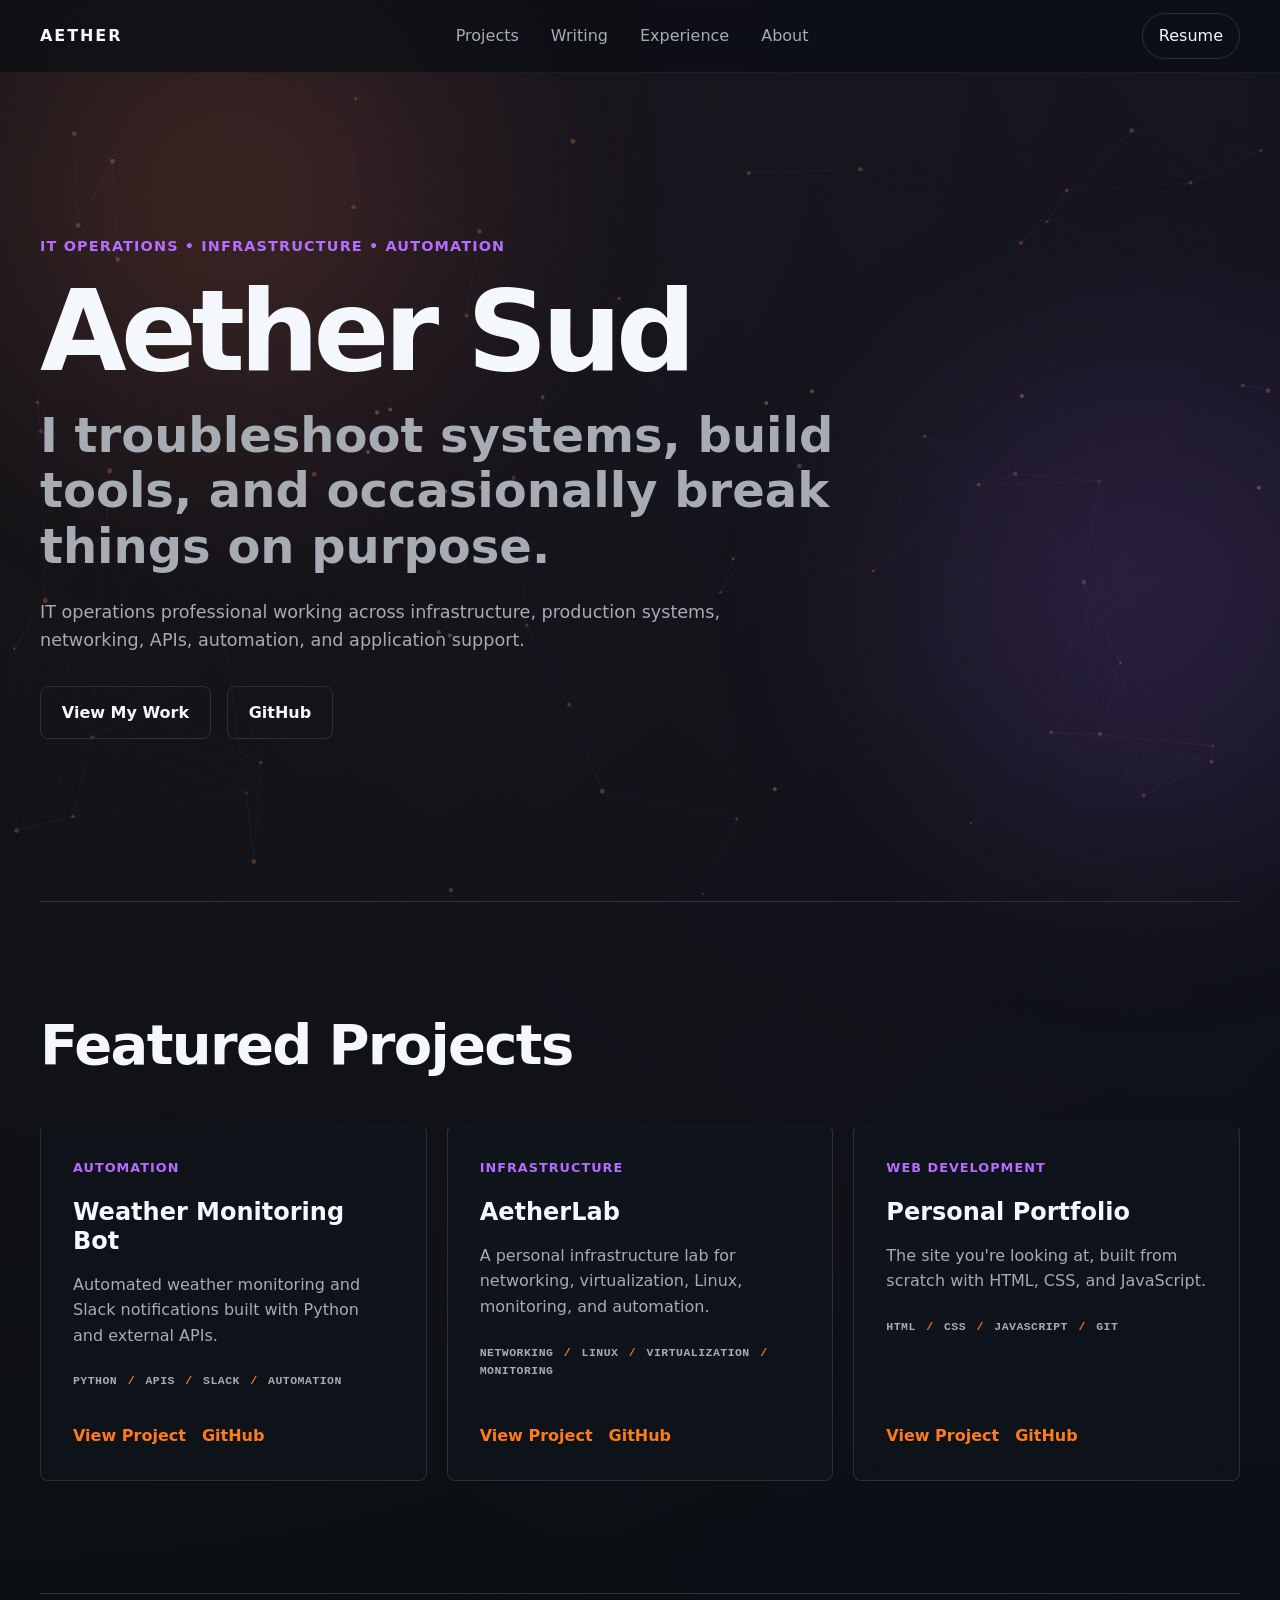
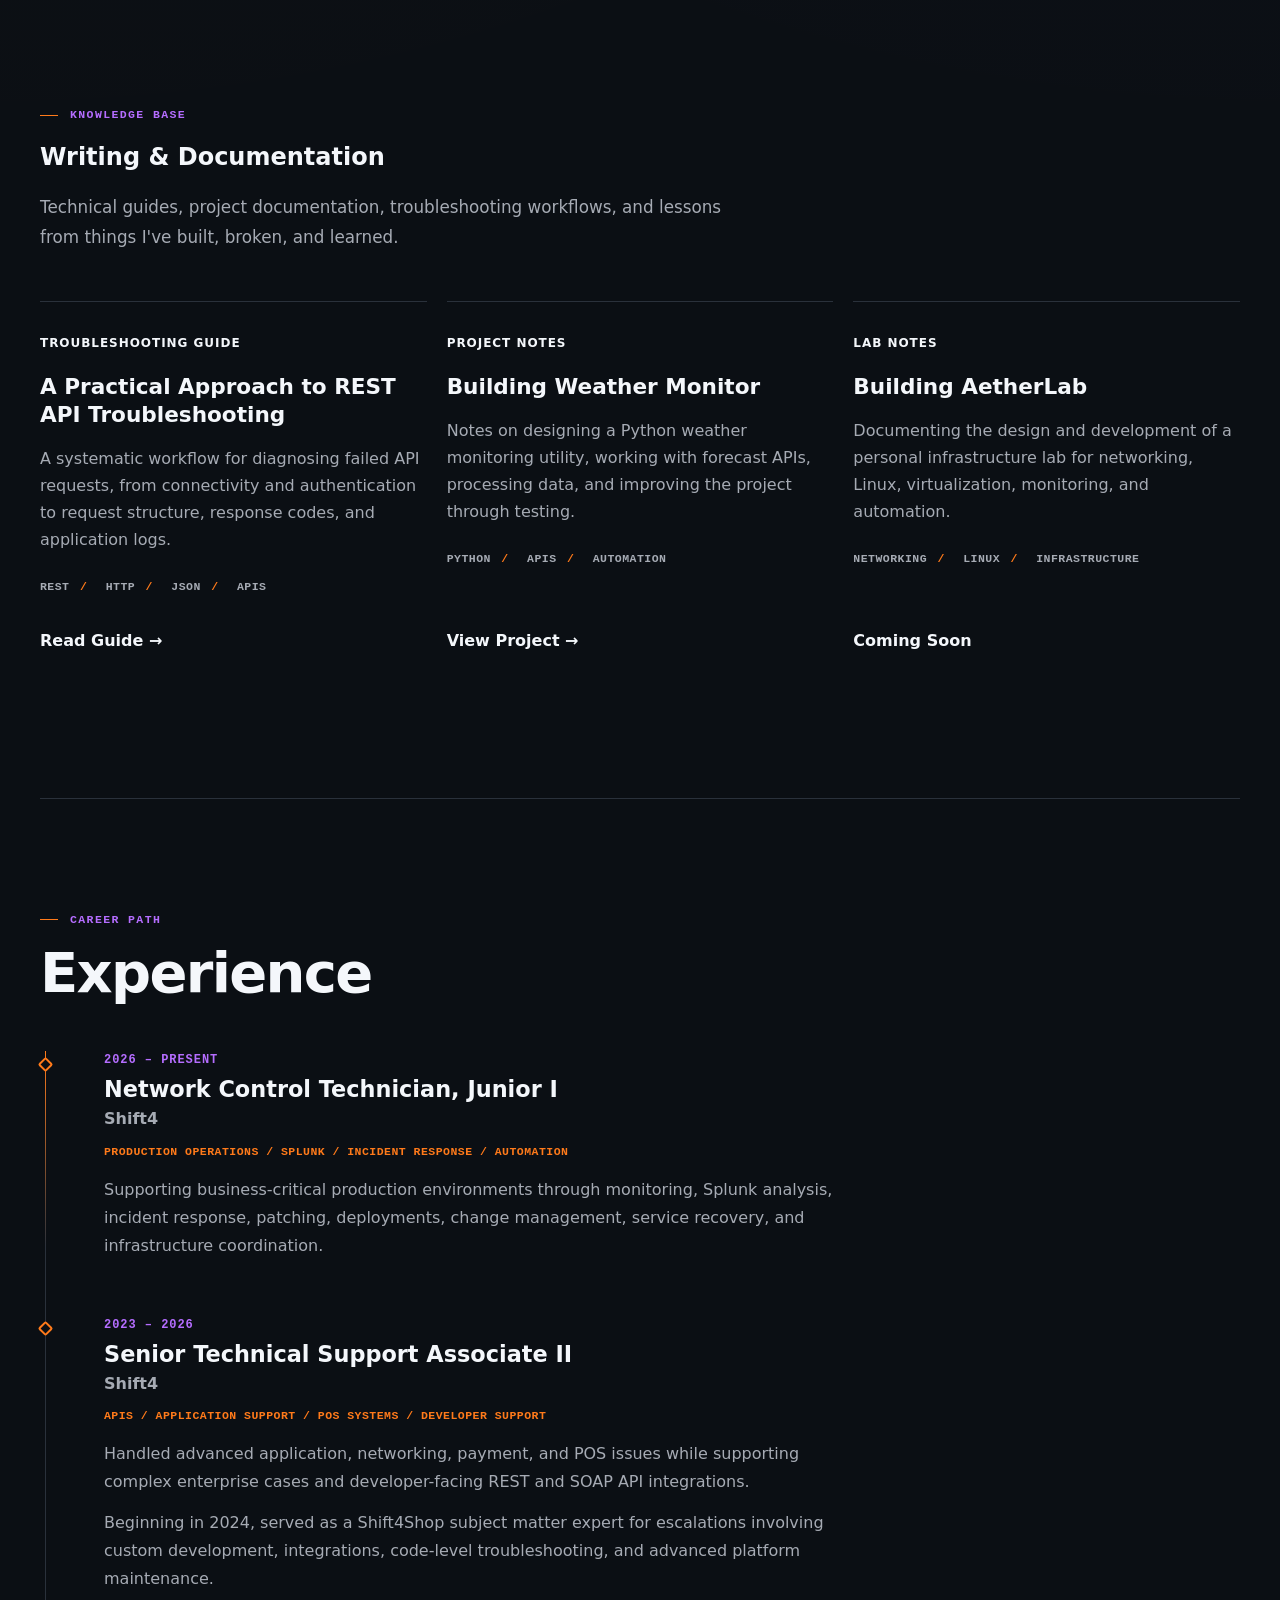
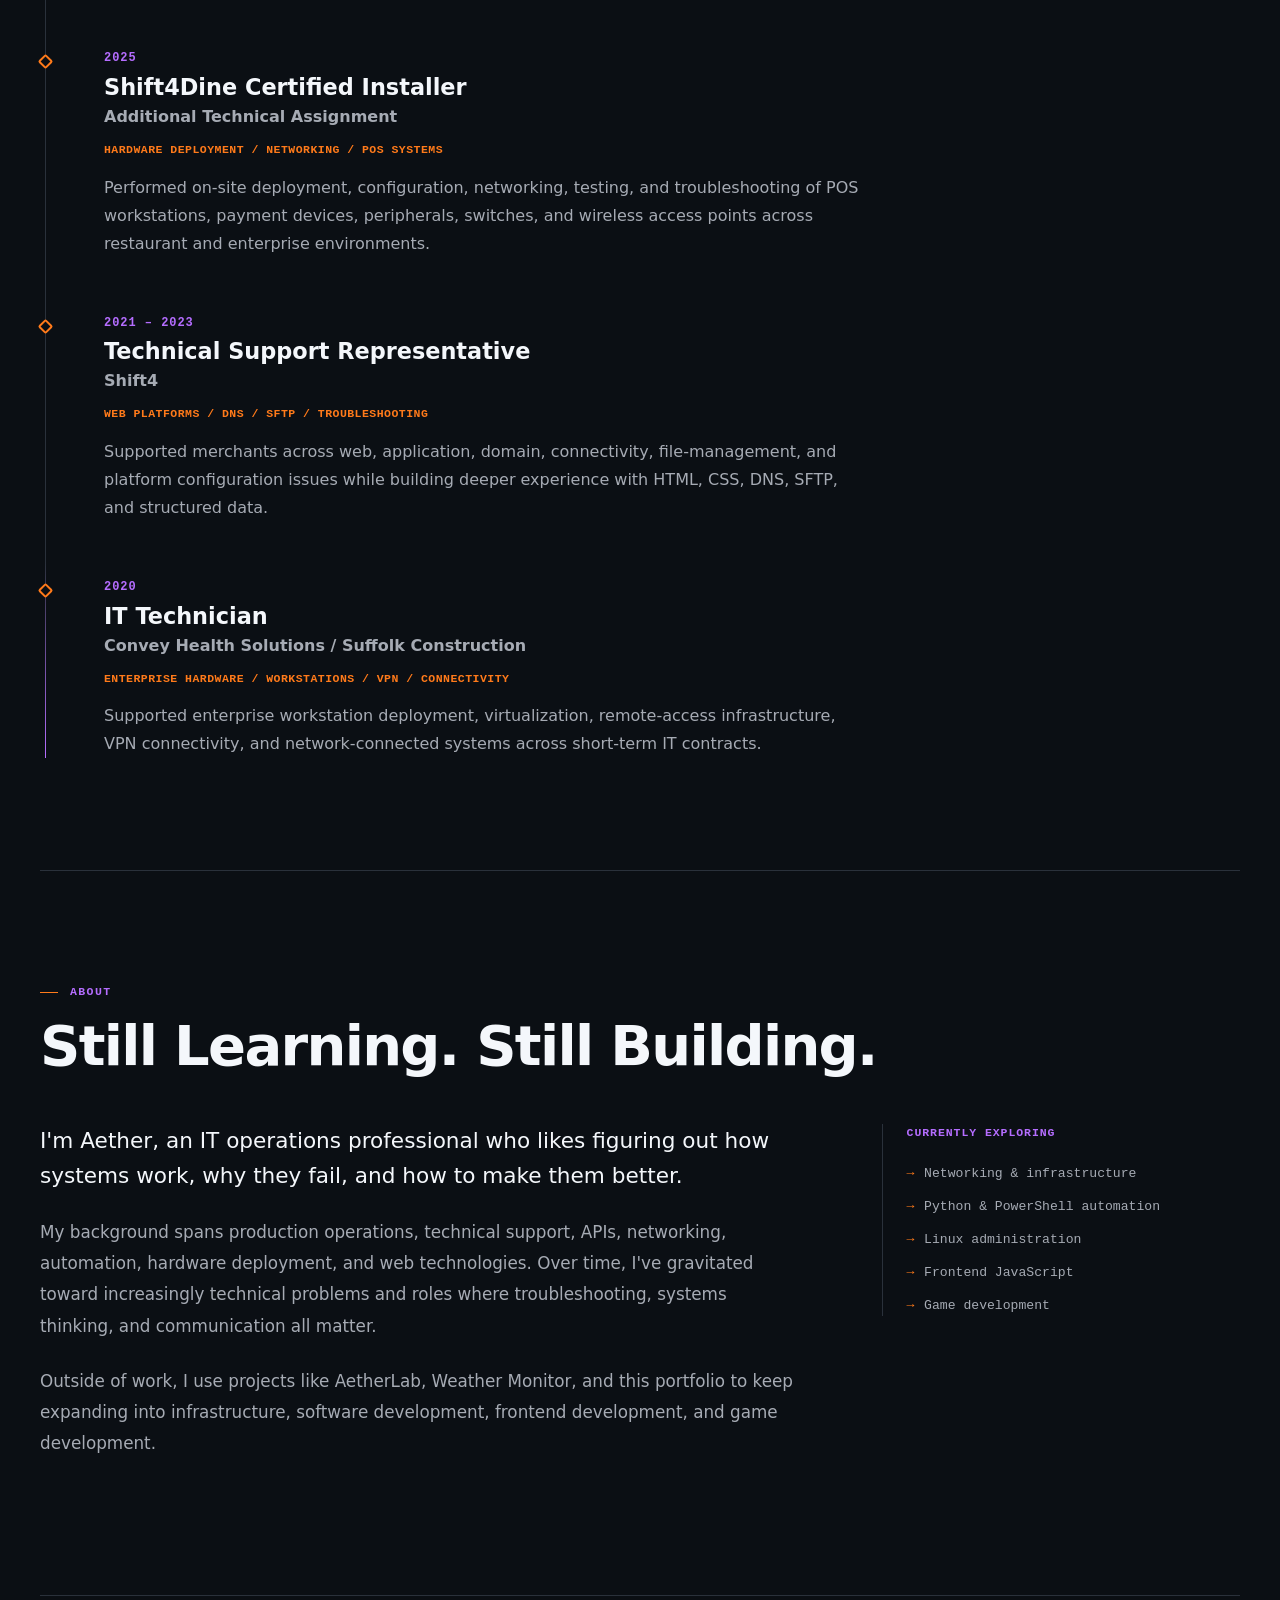
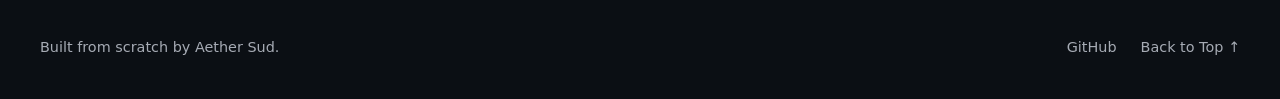
==== commit fa33b26e: "Refine portfolio design and experience section" ====
--- a/index.html
+++ b/index.html
@@ -26,7 +26,10 @@
                     <li><a href="#about">About</a></li>
                 </ul>
 
-                <a href="#" class="resume-link">Resume</a>
+                <a href="assets/documents/Aether_Sud_Resume.pdf" class="resume-link" target="_blank"
+                    rel="noopener noreferrer">
+                    Resume
+                </a>
 
                 <!-- >>> MOBILE MENU BUTTON <<< -->
                 <button class="menu-toggle" type="button" aria-label="Open navigation menu" aria-expanded="false"
@@ -45,7 +48,10 @@
                 <a href="#writing">Writing</a>
                 <a href="#experience">Experience</a>
                 <a href="#about">About</a>
-                <a href="#" class="mobile-resume-link">Resume</a>
+                <a href="assets/documents/Aether_Sud_Resume.pdf" class="mobile-resume-link" target="_blank"
+                    rel="noopener noreferrer">
+                    Resume
+                </a>
 
             </div>
         </header>
@@ -53,27 +59,31 @@
         <main>
 
             <section id="home" class="hero">
-                <!-- Decorative network animation -->
+
+                <!-- Full-width decorative network field -->
                 <canvas id="network-canvas" class="network-canvas" aria-hidden="true"></canvas>
 
-                <div class="hero-content">
-                    <p class="hero-label">IT Operations • Infrastructure • Automation</p>
-
-                    <h1>Aether Sud</h1>
-
-                    <h2>I troubleshoot systems, build tools, and occasionally break things on purpose.</h2>
-
-                    <p class="hero-description">
-                        IT operations professional working across infrastructure,
-                        production systems, networking, APIs, automation, and
-                        application support.
-                    </p>
-
-                    <div class="hero-actions">
-                        <a href="#projects">View My Work</a>
-                        <a href="https://github.com/aetherlumen">GitHub</a>
+                <!-- Keeps actual content aligned with the rest of the site -->
+                <div class="hero-inner">
+
+                    <div class="hero-content">
+                        <p class="hero-label">IT Operations • Infrastructure • Automation</p>
+
+                        <h1>Aether Sud</h1>
+
+                        <h2>I troubleshoot systems, build tools, and occasionally break things on purpose.</h2>
+
+                        <p class="hero-description">
+                            IT operations professional working across infrastructure,
+                            production systems, networking, APIs, automation, and
+                            application support.
+                        </p>
+
+                        <div class="hero-actions">
+                            <a href="#projects">View My Work</a>
+                            <a href="https://github.com/aetherlumen">GitHub</a>
+                        </div>
                     </div>
-                </div>
             </section>
 
             <section id="projects" class="projects">
@@ -158,115 +168,286 @@
                 </div>
             </section>
 
-            <section id="writing" class="writing">
-                <h2>Technical Writing</h2>
-
-                <p class="reveal">
-                    Documentation, troubleshooting guides, technical explainers,
-                    and notes from things I've built and learned.
-                </p>
+            <!-- =====================================================
+     WRITING & DOCUMENTATION
+     Featured technical writing and documentation.
+     Add new featured articles to .writing-grid below.
+     ===================================================== -->
+
+            <section id="writing" class="writing section-container">
+
+                <div class="section-heading">
+                    <p class="section-label">KNOWLEDGE BASE</p>
+                    <h2>Writing & Documentation</h2>
+
+                    <p class="section-description">
+                        Technical guides, project documentation, troubleshooting
+                        workflows, and lessons from things I've built, broken,
+                        and learned.
+                    </p>
+                </div>
+
+                <div class="writing-grid">
+
+                    <!-- REST API TROUBLESHOOTING -->
+                    <article class="writing-card">
+
+                        <p class="writing-type">TROUBLESHOOTING GUIDE</p>
+
+                        <h3>A Practical Approach to REST API Troubleshooting</h3>
+
+                        <p>
+                            A systematic workflow for diagnosing failed API requests,
+                            from connectivity and authentication to request structure,
+                            response codes, and application logs.
+                        </p>
+
+                        <div class="writing-tags">
+                            <span>REST</span>
+                            <span>HTTP</span>
+                            <span>JSON</span>
+                            <span>APIs</span>
+                        </div>
+
+                        <a href="writing/rest-api-troubleshooting/index.html" class="writing-link">
+                            Read Guide →
+                        </a>
+
+                    </article>
+
+
+                    <!-- WEATHER MONITOR -->
+                    <article class="writing-card">
+
+                        <p class="writing-type">PROJECT NOTES</p>
+
+                        <h3>Building Weather Monitor</h3>
+
+                        <p>
+                            Notes on designing a Python weather monitoring utility,
+                            working with forecast APIs, processing data, and improving
+                            the project through testing.
+                        </p>
+
+                        <div class="writing-tags">
+                            <span>Python</span>
+                            <span>APIs</span>
+                            <span>Automation</span>
+                        </div>
+
+                        <a href="projects/weather-monitor/index.html" class="writing-link">
+                            View Project →
+                        </a>
+
+                    </article>
+
+
+                    <!-- AETHERLAB -->
+                    <article class="writing-card">
+
+                        <p class="writing-type">LAB NOTES</p>
+
+                        <h3>Building AetherLab</h3>
+
+                        <p>
+                            Documenting the design and development of a personal
+                            infrastructure lab for networking, Linux, virtualization,
+                            monitoring, and automation.
+                        </p>
+
+                        <div class="writing-tags">
+                            <span>Networking</span>
+                            <span>Linux</span>
+                            <span>Infrastructure</span>
+                        </div>
+
+                        <a href="#" class="writing-link">
+                            Coming Soon
+                        </a>
+
+                    </article>
+
+                </div>
+
             </section>
+            <!-- =====================================================
+     EXPERIENCE
+     Career progression and technical focus.
+     Keep this concise; the resume contains full detail.
+     ===================================================== -->
 
             <section id="experience" class="experience">
 
-                <p class="section-label reveal">Career Path</p>
-                <h2 class="reveal">Experience</h2>
+                <p class="section-label">Career Path</p>
+                <h2>Experience</h2>
 
                 <div class="timeline">
 
+                    <!-- =================================================
+             NETWORK CONTROL TECHNICIAN
+             ================================================= -->
+
                     <article class="timeline-item reveal">
+
                         <div class="timeline-marker"></div>
 
                         <div class="timeline-content">
+
                             <p class="timeline-date">2026 – Present</p>
+
                             <h3>Network Control Technician, Junior I</h3>
+
                             <p class="timeline-company">Shift4</p>
 
+                            <p class="timeline-focus">
+                                Production Operations / Splunk / Incident Response / Automation
+                            </p>
+
                             <p>
-                                Supporting production operations through monitoring,
-                                incident response, Splunk analysis, patching, deployments,
-                                change management, automation, and infrastructure support.
-                            </p>
-                        </div>
-                    </article>
+                                Supporting business-critical production environments through
+                                monitoring, Splunk analysis, incident response, patching,
+                                deployments, change management, service recovery, and
+                                infrastructure coordination.
+                            </p>
+
+                        </div>
+
+                    </article>
+
+
+                    <!-- =================================================
+             SENIOR TECHNICAL SUPPORT
+             ================================================= -->
 
                     <article class="timeline-item reveal">
+
                         <div class="timeline-marker"></div>
 
                         <div class="timeline-content">
+
                             <p class="timeline-date">2023 – 2026</p>
+
                             <h3>Senior Technical Support Associate II</h3>
+
                             <p class="timeline-company">Shift4</p>
 
+                            <p class="timeline-focus">
+                                APIs / Application Support / POS Systems / Developer Support
+                            </p>
+
                             <p>
-                                Handled advanced application, networking, POS, API, and
-                                integration issues while serving as a Shift4Shop subject
-                                matter expert for complex enterprise and developer-facing cases.
-                            </p>
-                        </div>
-                    </article>
+                                Handled advanced application, networking, payment, and POS
+                                issues while supporting complex enterprise cases and
+                                developer-facing REST and SOAP API integrations.
+                            </p>
+
+                            <p>
+                                Beginning in 2024, served as a Shift4Shop subject matter
+                                expert for escalations involving custom development,
+                                integrations, code-level troubleshooting, and advanced
+                                platform maintenance.
+                            </p>
+
+                        </div>
+
+                    </article>
+
+
+                    <!-- =================================================
+             SHIFT4DINE INSTALLER
+             Additional technical assignment alongside Senior Support.
+             ================================================= -->
 
                     <article class="timeline-item reveal">
+
                         <div class="timeline-marker"></div>
 
                         <div class="timeline-content">
+
                             <p class="timeline-date">2025</p>
+
                             <h3>Shift4Dine Certified Installer</h3>
+
                             <p class="timeline-company">Additional Technical Assignment</p>
 
+                            <p class="timeline-focus">
+                                Hardware Deployment / Networking / POS Systems
+                            </p>
+
                             <p>
-                                Performed on-site installation, configuration, networking,
-                                testing, and troubleshooting of POS systems at restaurant
-                                and enterprise environments.
-                            </p>
-                        </div>
-                    </article>
+                                Performed on-site deployment, configuration, networking,
+                                testing, and troubleshooting of POS workstations, payment
+                                devices, peripherals, switches, and wireless access points
+                                across restaurant and enterprise environments.
+                            </p>
+
+                        </div>
+
+                    </article>
+
+
+                    <!-- =================================================
+             TECHNICAL SUPPORT
+             ================================================= -->
 
                     <article class="timeline-item reveal">
+
                         <div class="timeline-marker"></div>
 
                         <div class="timeline-content">
+
                             <p class="timeline-date">2021 – 2023</p>
+
                             <h3>Technical Support Representative</h3>
+
                             <p class="timeline-company">Shift4</p>
+
+                            <p class="timeline-focus">
+                                Web Platforms / DNS / SFTP / Troubleshooting
+                            </p>
 
                             <p>
                                 Supported merchants across web, application, domain,
-                                connectivity, file-management, and platform configuration issues.
-                            </p>
-                        </div>
-                    </article>
+                                connectivity, file-management, and platform configuration
+                                issues while building deeper experience with HTML, CSS,
+                                DNS, SFTP, and structured data.
+                            </p>
+
+                        </div>
+
+                    </article>
+
+
+                    <!-- =================================================
+             EARLY IT CONTRACTS
+             ================================================= -->
 
                     <article class="timeline-item reveal">
+
                         <div class="timeline-marker"></div>
 
                         <div class="timeline-content">
-                            <p class="timeline-date">2020 – 2021</p>
-                            <h3>Sales Representative</h3>
-                            <p class="timeline-company">3dcart / Shift4</p>
-
-                            <p>
-                                Began with 3dcart shortly before its acquisition by Shift4,
-                                learning the e-commerce and payment ecosystem before moving
-                                into technical support.
-                            </p>
-                        </div>
-                    </article>
-
-                    <article class="timeline-item reveal">
-                        <div class="timeline-marker"></div>
-
-                        <div class="timeline-content">
+
                             <p class="timeline-date">2020</p>
+
                             <h3>IT Technician</h3>
-                            <p class="timeline-company">Convey Health Solutions & Suffolk Construction</p>
+
+                            <p class="timeline-company">
+                                Convey Health Solutions / Suffolk Construction
+                            </p>
+
+                            <p class="timeline-focus">
+                                Enterprise Hardware / Workstations / VPN / Connectivity
+                            </p>
 
                             <p>
                                 Supported enterprise workstation deployment, virtualization,
-                                VPN access, remote-work infrastructure, and network-connected
-                                systems across short-term IT contracts.
-                            </p>
-                        </div>
+                                remote-access infrastructure, VPN connectivity, and
+                                network-connected systems across short-term IT contracts.
+                            </p>
+
+                        </div>
+
                     </article>
 
                 </div>
@@ -275,37 +456,51 @@
 
             <section id="about" class="about">
 
-                <p class="section-label">Behind the Terminal</p>
-                <h2>About Me</h2>
-
-                <div class="about-content reveal">
-
-                    <p class="about-intro">
-                        I'm Aether, an IT operations professional who enjoys understanding
-                        how systems work, figuring out why they don't, and building things
-                        along the way.
-                    </p>
-
-                    <p>
-                        My background spans technical support, production operations,
-                        networking, APIs, automation, enterprise hardware, and web
-                        technologies. I started my career in customer-facing roles and
-                        gradually found myself gravitating toward increasingly technical
-                        problems, from complex application and API troubleshooting to
-                        infrastructure monitoring and incident response.
-                    </p>
-
-                    <p>
-                        Outside of work, I use personal projects like AetherLab to expand
-                        my skills in infrastructure, software development, networking, and
-                        automation. I'm also studying game development and enjoy exploring
-                        the intersection of technology, creativity, and problem solving.
-                    </p>
+                <p class="section-label">About</p>
+                <h2>Still Learning. Still Building.</h2>
+
+                <div class="about-grid">
+
+                    <div class="about-copy">
+
+                        <p class="about-intro">
+                            I'm Aether, an IT operations professional who likes figuring out
+                            how systems work, why they fail, and how to make them better.
+                        </p>
+
+                        <p>
+                            My background spans production operations, technical support,
+                            APIs, networking, automation, hardware deployment, and web
+                            technologies. Over time, I've gravitated toward increasingly
+                            technical problems and roles where troubleshooting, systems
+                            thinking, and communication all matter.
+                        </p>
+
+                        <p>
+                            Outside of work, I use projects like AetherLab, Weather Monitor,
+                            and this portfolio to keep expanding into infrastructure,
+                            software development, frontend development, and game development.
+                        </p>
+
+                    </div>
+
+                    <aside class="about-sidebar">
+
+                        <p class="about-sidebar-label">CURRENTLY EXPLORING</p>
+
+                        <ul>
+                            <li>Networking & infrastructure</li>
+                            <li>Python & PowerShell automation</li>
+                            <li>Linux administration</li>
+                            <li>Frontend JavaScript</li>
+                            <li>Game development</li>
+                        </ul>
+
+                    </aside>
 
                 </div>
 
             </section>
-
         </main>
 
         <footer class="site-footer">
--- a/css/main.css
+++ b/css/main.css
@@ -3,7 +3,7 @@
    ========================================================= */
 
 :root {
-    /* >>> EDIT: Core colors <<< */
+    /* Core colors */
     --bg: #0b0f14;
     --surface: #121821;
     --surface-light: #18212c;
@@ -11,21 +11,28 @@
     --text: #f4f7fb;
     --text-muted: #a6abb4;
 
-    /* >>> EDIT: Main brand colors <<< */
-    --accent: #ff8a3d;
-    /* Primary orange */
-    --accent-secondary: #b875ff;
-    /* Secondary purple */
-    --coral: #ff6b6b;
-    --purple: #9b5cff;
+    /* >>> EDIT: Brand palette <<< */
+    --accent: #ff7a1a;              /* Main orange */
+    --accent-secondary: #b56dff;   /* Purple */
 
     --border: #2a313b;
-
-    /* >>> EDIT: Global layout sizing <<< */
+    --border-light: rgba(255, 255, 255, 0.08);
+
+    /* >>> EDIT: Shape language <<<
+       Smaller radii = more technical/editorial,
+       less SaaS-template looking.
+    */
+    --radius: 8px;
+    --radius-small: 4px;
+
     --max-width: 1200px;
 
-    /* >>> EDIT: Common corner radius <<< */
-    --radius: 16px;
+    /* >>> EDIT: Technical/metadata font <<< */
+    --font-mono:
+        "Cascadia Code",
+        "Fira Code",
+        Consolas,
+        monospace;
 }
 
 
@@ -425,20 +432,60 @@
 
 .hero {
     position: relative;
+
+    /*
+       >>> EDIT: Full-width hero breakout <<<
+
+       The rest of <main> is capped at --max-width.
+       These two lines allow only the hero to span
+       the entire browser viewport.
+    */
+    width: 100vw;
+    margin-left: calc(50% - 50vw);
+
+    min-height: calc(100vh - 72px);
+
+    display: flex;
+    align-items: center;
+
+    padding-block: 6rem;
+
     overflow: hidden;
 }
+
+/*
+   Full-viewport decorative network layer.
+
+   >>> EDIT: opacity controls overall constellation visibility.
+*/
 
 .network-canvas {
     position: absolute;
-    inset: 0;
-
-    width: 100%;
+
+    top: 0;
+    left: 50%;
+
+    width: 100vw;
     height: 100%;
 
-    opacity: 0.28;
+    transform: translateX(-50%);
+
+    opacity: 0.36;
 
     pointer-events: none;
     z-index: 0;
+}
+
+/*
+   Keeps hero text aligned with the site's normal content width
+   while allowing the canvas/background to remain full-screen.
+*/
+.hero-inner {
+    position: relative;
+    z-index: 1;
+
+    width: min(100% - 2rem, var(--max-width));
+    margin-inline: auto;
 }
 
 .hero-content {
@@ -469,15 +516,31 @@
 }
 
 .section-label {
+    display: flex;
+    align-items: center;
+
+    gap: 0.75rem;
+
+    margin-bottom: 0.8rem;
+
     color: var(--accent-secondary);
 
-    font-size: 0.8rem;
+    font-family: var(--font-mono);
+    font-size: 0.72rem;
     font-weight: 700;
 
-    letter-spacing: 0.1em;
+    letter-spacing: 0.12em;
     text-transform: uppercase;
-
-    margin-bottom: 0.75rem;
+}
+
+/* Small technical marker */
+.section-label::before {
+    content: "";
+
+    width: 18px;
+    height: 1px;
+
+    background: var(--accent);
 }
 
 
@@ -501,29 +564,27 @@
 
     padding: 2rem;
 
-    background: rgba(18, 24, 33, 0.72);
-    backdrop-filter: blur(14px);
-
-    border: 1px solid rgba(255, 255, 255, 0.08);
+    background: rgba(18, 24, 33, 0.48);
+    backdrop-filter: blur(10px);
+
+    border: 1px solid var(--border);
     border-radius: var(--radius);
+
+    border-top: 2px solid transparent;
 
     transition:
         transform 0.25s ease,
         border-color 0.25s ease,
-        background 0.25s ease,
-        box-shadow 0.25s ease;
+        background 0.25s ease;
 }
 
 .project-card:hover {
-    transform: translateY(-6px);
-
-    border-color: rgba(255, 138, 61, 0.5);
-
-    background: rgba(24, 33, 44, 0.82);
-
-    box-shadow:
-        0 12px 40px rgba(0, 0, 0, 0.25),
-        0 0 30px rgba(255, 138, 61, 0.08);
+    transform: translateY(-3px);
+
+    background: rgba(18, 24, 33, 0.68);
+
+    border-color: var(--border);
+    border-top-color: var(--accent);
 }
 
 .project-category {
@@ -549,27 +610,56 @@
     color: var(--text-muted);
 }
 
-.project-tags {
+/* =========================================================
+   INLINE TECHNOLOGY LABELS
+   Shared by projects and writing cards.
+   ========================================================= */
+
+/*
+   Replaces rounded "pill" tags with a more editorial /
+   technical metadata treatment.
+
+   Example:
+   PYTHON / REST API / JSON / AUTOMATION
+*/
+
+.project-tags,
+.writing-tags {
     display: flex;
     flex-wrap: wrap;
-
-    gap: 0.5rem;
+    align-items: center;
+
+    gap: 0;
 
     margin-top: 1.5rem;
 }
 
-.project-tags span {
-    padding: 0.35rem 0.7rem;
-
-    background: var(--surface-light);
-
-    border: 1px solid var(--border);
-    border-radius: 999px;
-
-    color: var(--text-muted);
-
-    font-size: 0.75rem;
+.project-tags span,
+.writing-tags span {
+    padding: 0;
+
+    background: transparent;
+    border: 0;
+    border-radius: 0;
+
+    color: var(--text-muted);
+
+    font-family: var(--font-mono);
+    font-size: 0.72rem;
     font-weight: 600;
+
+    letter-spacing: 0.04em;
+    text-transform: uppercase;
+}
+
+/* Separator between technologies */
+.project-tags span:not(:last-child)::after,
+.writing-tags span:not(:last-child)::after {
+    content: "/";
+
+    margin-inline: 0.65rem;
+
+    color: var(--accent);
 }
 
 .project-links {
@@ -593,20 +683,139 @@
 
 
 /* =========================================================
-   08. TECHNICAL WRITING
+   08. WRITING & DOCUMENTATION
+   Featured technical articles, guides, and lab notes.
    ========================================================= */
 
-.writing>p {
+.writing {
+    padding: 7rem 0;
+}
+
+.writing .section-heading {
     max-width: 760px;
-
-    color: var(--text-muted);
-
-    font-size: 1.15rem;
+    margin-bottom: 3rem;
+}
+
+.section-description {
+    max-width: 700px;
+
+    margin-top: 1rem;
+
+    color: var(--text-muted);
+
+    font-size: 1.05rem;
+    line-height: 1.8;
+}
+
+
+/* ---------------------------------------------------------
+   Writing Card Grid
+   --------------------------------------------------------- */
+
+.writing-grid {
+    display: grid;
+    grid-template-columns: repeat(3, 1fr);
+
+    gap: 1.25rem;
+}
+
+
+/* ---------------------------------------------------------
+   Individual Writing Card
+   --------------------------------------------------------- */
+
+.writing-card {
+    display: flex;
+    flex-direction: column;
+
+    min-height: 300px;
+
+    padding: 2rem 0;
+
+    background: transparent;
+
+    border: 0;
+    border-top: 1px solid var(--border);
+    border-radius: 0;
+
+    transition:
+        border-color 0.2s ease,
+        transform 0.2s ease;
+}
+
+.writing-card:hover {
+    transform: translateY(-2px);
+
+    border-top-color: var(--accent);
+}
+
+
+/* ---------------------------------------------------------
+   Writing Card Content
+   --------------------------------------------------------- */
+
+.writing-type {
+    margin-bottom: 1.25rem;
+
+    color: var(--accent-purple);
+
+    font-size: 0.75rem;
+    font-weight: 700;
+
+    letter-spacing: 0.08em;
+}
+
+.writing-card h3 {
+    margin-bottom: 1rem;
+
+    font-size: 1.35rem;
+    line-height: 1.3;
+}
+
+.writing-card>p:not(.writing-type) {
+    color: var(--text-muted);
+
+    line-height: 1.7;
+}
+
+
+/* ---------------------------------------------------------
+   Writing Tags
+   --------------------------------------------------------- */
+
+.writing-tags {
+    display: flex;
+    flex-wrap: wrap;
+
+    gap: 0.5rem;
+
+    margin-top: 1.5rem;
+}
+
+
+/* ---------------------------------------------------------
+   Writing Links
+   --------------------------------------------------------- */
+
+.writing-link {
+    margin-top: auto;
+    padding-top: 2rem;
+
+    color: var(--accent-orange);
+
+    font-weight: 600;
+
+    text-decoration: none;
+}
+
+.writing-link:hover {
+    text-decoration: underline;
 }
 
 
 /* =========================================================
    09. EXPERIENCE TIMELINE
+   Career progression with technical focus.
    ========================================================= */
 
 .timeline {
@@ -625,37 +834,52 @@
 
     top: 0;
     bottom: 0;
-    left: 7px;
-
-    width: 2px;
-
-    background: var(--border);
+    left: 5px;
+
+    width: 1px;
+
+    background:
+        linear-gradient(
+            to bottom,
+            var(--accent),
+            var(--border) 15%,
+            var(--border) 85%,
+            var(--accent-secondary)
+        );
 }
 
 .timeline-item {
     position: relative;
 
     padding-left: 2rem;
-    padding-bottom: 3rem;
+    padding-bottom: 3.5rem;
 }
 
 .timeline-item:last-child {
     padding-bottom: 0;
 }
 
+
+/* ---------------------------------------------------------
+   Timeline Marker
+   Diamond-style node reinforces the network/schematic theme.
+   --------------------------------------------------------- */
+
 .timeline-marker {
     position: absolute;
 
     top: 0.45rem;
     left: -2rem;
 
-    width: 16px;
-    height: 16px;
+    width: 11px;
+    height: 11px;
 
     background: var(--bg);
 
-    border: 3px solid var(--accent);
-    border-radius: 50%;
+    border: 2px solid var(--accent);
+    border-radius: 2px;
+
+    transform: rotate(45deg);
 }
 
 .timeline-content {
@@ -663,34 +887,66 @@
 }
 
 .timeline-date {
+    margin-bottom: 0.35rem;
+
     color: var(--accent-secondary);
 
-    font-size: 0.8rem;
+    font-family: var(--font-mono);
+    font-size: 0.75rem;
     font-weight: 700;
 
     letter-spacing: 0.08em;
     text-transform: uppercase;
-
-    margin-bottom: 0.4rem;
 }
 
 .timeline-content h3 {
+    margin-bottom: 0.2rem;
+
     font-size: 1.4rem;
     line-height: 1.2;
-
-    margin-bottom: 0.25rem;
 }
 
 .timeline-company {
+    margin-bottom: 0.7rem;
+
     color: var(--text-muted);
 
     font-weight: 600;
-
-    margin-bottom: 0.8rem;
-}
-
-.timeline-content>p:last-child {
-    color: var(--text-muted);
+}
+
+
+/* ---------------------------------------------------------
+   Technical Focus
+   >>> EDIT: Short scan-friendly skill summary for each role.
+   --------------------------------------------------------- */
+
+.timeline-focus {
+    margin-bottom: 0.9rem;
+
+    color: var(--accent);
+
+    font-family: var(--font-mono);
+    font-size: 0.72rem;
+    font-weight: 600;
+
+    letter-spacing: 0.04em;
+    text-transform: uppercase;
+}
+
+.timeline-content > p:last-child,
+.timeline-content > p:not(
+    .timeline-date,
+    .timeline-company,
+    .timeline-focus
+) {
+    color: var(--text-muted);
+
+    line-height: 1.75;
+}
+
+/* Give multiple descriptive paragraphs some breathing room */
+.timeline-content > p + p:not(.timeline-focus) {
+    margin-top: 0.8rem;
 }
 
 
@@ -698,24 +954,73 @@
    10. ABOUT
    ========================================================= */
 
-.about-content {
-    max-width: 800px;
-}
-
-.about-content p {
-    color: var(--text-muted);
+.about-grid {
+    display: grid;
+
+    grid-template-columns: minmax(0, 1.7fr) minmax(240px, 0.8fr);
+
+    gap: 5rem;
+
+    align-items: start;
+}
+
+.about-copy {
+    max-width: 760px;
+}
+
+.about-copy p {
+    color: var(--text-muted);
+
     font-size: 1.05rem;
+    line-height: 1.85;
 
     margin-bottom: 1.5rem;
 }
 
-.about-content .about-intro {
+.about-copy .about-intro {
     color: var(--text);
 
     font-size: 1.35rem;
-    font-weight: 500;
-
-    line-height: 1.5;
+    line-height: 1.6;
+}
+
+.about-sidebar {
+    padding-left: 1.5rem;
+
+    border-left: 1px solid var(--border);
+}
+
+.about-sidebar-label {
+    margin-bottom: 1.25rem;
+
+    color: var(--accent-secondary);
+
+    font-family: var(--font-mono);
+    font-size: 0.72rem;
+    font-weight: 700;
+
+    letter-spacing: 0.08em;
+}
+
+.about-sidebar ul {
+    display: grid;
+
+    gap: 0.75rem;
+}
+
+.about-sidebar li {
+    color: var(--text-muted);
+
+    font-family: var(--font-mono);
+    font-size: 0.82rem;
+}
+
+.about-sidebar li::before {
+    content: "→";
+
+    margin-right: 0.6rem;
+
+    color: var(--accent);
 }
 
 
@@ -1030,9 +1335,378 @@
     margin-top: 2rem;
 }
 
+/* -------Terminal/Sample Output------- */
+
+.terminal-window {
+    max-width: 900px;
+
+    margin-top: 2.5rem;
+
+    overflow: hidden;
+
+    background: #080b0f;
+
+    border: 1px solid var(--border);
+    border-radius: var(--radius);
+
+    box-shadow: 0 20px 60px rgba(0, 0, 0, 0.25);
+}
+
+.terminal-header {
+    display: flex;
+    align-items: center;
+
+    gap: 0.5rem;
+
+    padding: 0.85rem 1rem;
+
+    background: var(--surface);
+
+    border-bottom: 1px solid var(--border);
+}
+
+.terminal-header span {
+    width: 10px;
+    height: 10px;
+
+    border-radius: 50%;
+
+    background: var(--text-muted);
+
+    opacity: 0.45;
+}
+
+.terminal-header p {
+    margin-left: 0.5rem;
+
+    color: var(--text-muted);
+
+    font-size: 0.8rem;
+}
+
+.terminal-output {
+    padding: 1.5rem;
+
+    overflow-x: auto;
+
+    color: var(--text);
+
+    font-family:
+        "Cascadia Code",
+        "Fira Code",
+        Consolas,
+        monospace;
+
+    font-size: 0.9rem;
+    line-height: 1.8;
+}
+
 
 /* =========================================================
-   14. RESPONSIVE / MOBILE
+   14. ARTICLE / TECHNICAL WRITING PAGES
+   Reusable layout for guides, documentation, and blog posts.
+   ========================================================= */
+
+/* >>> EDIT: Main readable article width <<< */
+.article-page {
+    width: min(100% - 2rem, var(--max-width));
+    margin-inline: auto;
+}
+
+
+/* ---------------------------------------------------------
+   Article Hero
+   --------------------------------------------------------- */
+
+.article-hero {
+    max-width: 950px;
+
+    padding-block: 7rem 5rem;
+}
+
+.article-hero h1 {
+    max-width: 950px;
+
+    margin-bottom: 2rem;
+
+    font-size: clamp(3rem, 7vw, 5.75rem);
+
+    line-height: 0.98;
+    letter-spacing: -0.05em;
+}
+
+.article-lead {
+    max-width: 800px;
+
+    color: var(--text-muted);
+
+    font-size: clamp(1.15rem, 2vw, 1.4rem);
+    line-height: 1.7;
+
+    margin-bottom: 2rem;
+}
+
+
+/* ---------------------------------------------------------
+   Main Article Content
+   --------------------------------------------------------- */
+
+/*
+   >>> EDIT: Reading width <<<
+   ~800px keeps long-form text comfortable on desktop.
+*/
+
+.article-content {
+    max-width: 900px;
+}
+
+.article-section {
+    padding-block: 5rem;
+
+    border-top: 1px solid var(--border);
+}
+
+.article-section h2 {
+    max-width: 800px;
+
+    margin-bottom: 2rem;
+
+    font-size: clamp(2rem, 4vw, 3rem);
+
+    line-height: 1.15;
+    letter-spacing: -0.03em;
+}
+
+.article-section>p {
+    max-width: 800px;
+
+    color: var(--text-muted);
+
+    font-size: 1.05rem;
+    line-height: 1.85;
+}
+
+.article-section>p+p {
+    margin-top: 1.5rem;
+}
+
+
+/* ---------------------------------------------------------
+   Troubleshooting Steps
+   Editorial / field-manual layout
+   --------------------------------------------------------- */
+
+.article-steps {
+    display: grid;
+
+    margin-top: 3rem;
+
+    border-bottom: 1px solid var(--border);
+}
+
+.article-step {
+    display: grid;
+
+    grid-template-columns: 70px minmax(0, 1fr);
+
+    gap: 2rem;
+
+    padding-block: 1.75rem;
+
+    background: transparent;
+
+    border: 0;
+    border-top: 1px solid var(--border);
+    border-radius: 0;
+
+    transition:
+        border-color 0.2s ease,
+        padding-left 0.2s ease;
+}
+
+/* Subtle movement rather than floating-card movement */
+.article-step:hover {
+    padding-left: 0.5rem;
+
+    border-top-color: var(--accent);
+}
+
+.article-step > span {
+    color: var(--accent-secondary);
+
+    font-family: var(--font-mono);
+    font-size: 0.8rem;
+    font-weight: 700;
+
+    letter-spacing: 0.08em;
+}
+
+.article-step h3 {
+    margin-bottom: 0.45rem;
+
+    font-size: 1.15rem;
+}
+
+.article-step p {
+    max-width: 720px;
+
+    color: var(--text-muted);
+
+    line-height: 1.7;
+}
+
+
+/* ---------------------------------------------------------
+   HTTP Status Reference
+   --------------------------------------------------------- */
+
+.status-grid {
+    display: grid;
+
+    grid-template-columns: repeat(2, 1fr);
+
+    gap: 1px;
+
+    margin-top: 3rem;
+
+    background: var(--border);
+    border: 1px solid var(--border);
+}
+
+.status-card {
+    padding: 2rem;
+
+    background: var(--bg);
+
+    border: 0;
+    border-radius: 0;
+
+    transition: background 0.2s ease;
+}
+
+.status-card:hover {
+    background: rgba(255, 122, 26, 0.025);
+}
+
+.status-card strong {
+    display: block;
+
+    margin-bottom: 1rem;
+
+    color: var(--accent);
+
+    font-family: var(--font-mono);
+    font-size: 1.6rem;
+    font-weight: 700;
+}
+
+.status-card h3 {
+    margin-bottom: 0.65rem;
+}
+
+.status-card p {
+    color: var(--text-muted);
+
+    line-height: 1.7;
+}
+
+
+/* ---------------------------------------------------------
+   Code Examples
+   --------------------------------------------------------- */
+
+/*
+   >>> EDIT: Code font stack <<<
+   Add your preferred monospace font here later if desired.
+*/
+
+.code-window {
+    max-width: 900px;
+
+    margin-block: 2rem;
+
+    overflow: hidden;
+
+    background: #080b0f;
+
+    border: 1px solid var(--border);
+    border-radius: var(--radius);
+
+    box-shadow: 0 20px 60px rgba(0, 0, 0, 0.2);
+}
+
+.code-header {
+    padding: 0.8rem 1rem;
+
+    background: var(--surface);
+
+    color: var(--text-muted);
+
+    border-bottom: 1px solid var(--border);
+
+    font-size: 0.8rem;
+    font-weight: 600;
+}
+
+.code-window pre {
+    padding: 1.5rem;
+
+    overflow-x: auto;
+}
+
+.code-window code {
+    color: var(--text);
+
+    font-family:
+        "Cascadia Code",
+        "Fira Code",
+        Consolas,
+        monospace;
+
+    font-size: 0.9rem;
+    line-height: 1.8;
+}
+
+
+/* ---------------------------------------------------------
+   Article Checklist
+   --------------------------------------------------------- */
+
+.article-checklist {
+    display: grid;
+
+    gap: 0.8rem;
+
+    max-width: 800px;
+
+    margin-top: 2rem;
+}
+
+.article-checklist li {
+    position: relative;
+
+    padding-left: 1.75rem;
+
+    color: var(--text-muted);
+
+    line-height: 1.7;
+}
+
+.article-checklist li::before {
+    content: "✓";
+
+    position: absolute;
+
+    left: 0;
+
+    color: var(--accent);
+
+    font-weight: 700;
+}
+
+
+/* =========================================================
+   15. RESPONSIVE / MOBILE
    ========================================================= */
 
 /*
@@ -1093,10 +1767,37 @@
     .project-detail-grid {
         grid-template-columns: 1fr;
     }
+
+    .writing-grid {
+        grid-template-columns: 1fr;
+    }
+
+    .writing-card {
+        min-height: auto;
+    }
+
+    /* Technical article pages */
+    .article-hero {
+        padding-block: 5rem 4rem;
+    }
+
+    .article-section {
+        padding-block: 4rem;
+    }
+
+    .status-grid {
+        grid-template-columns: 1fr;
+    }
+
+    .article-step {
+        grid-template-columns: 45px 1fr;
+
+        padding: 1.25rem;
+    }
 }
 
 /* =========================================================
-   15. ACCESSIBILITY
+   16. ACCESSIBILITY
    ========================================================= */
 
 @media (prefers-reduced-motion: reduce) {
@@ -1114,6 +1815,4 @@
         opacity: 1 !important;
         transform: none !important;
     }
-}
-
-
+}
